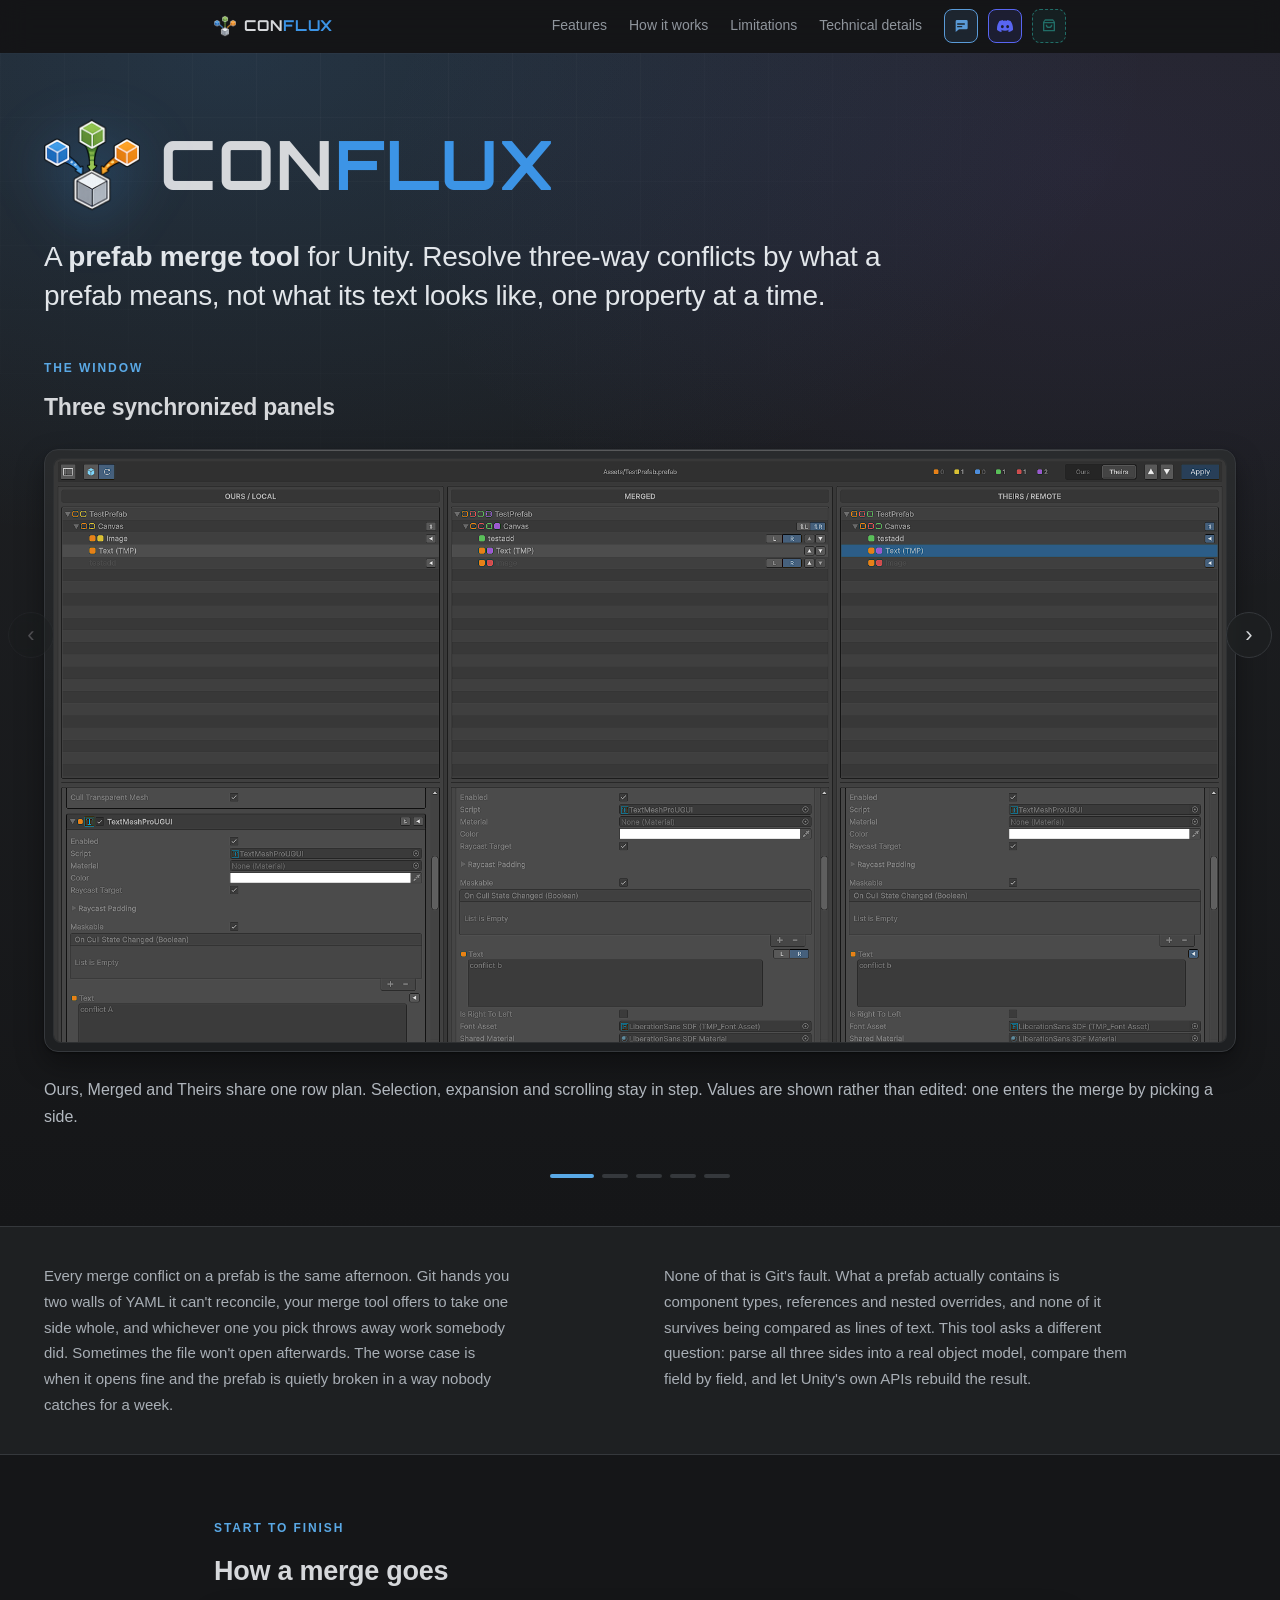
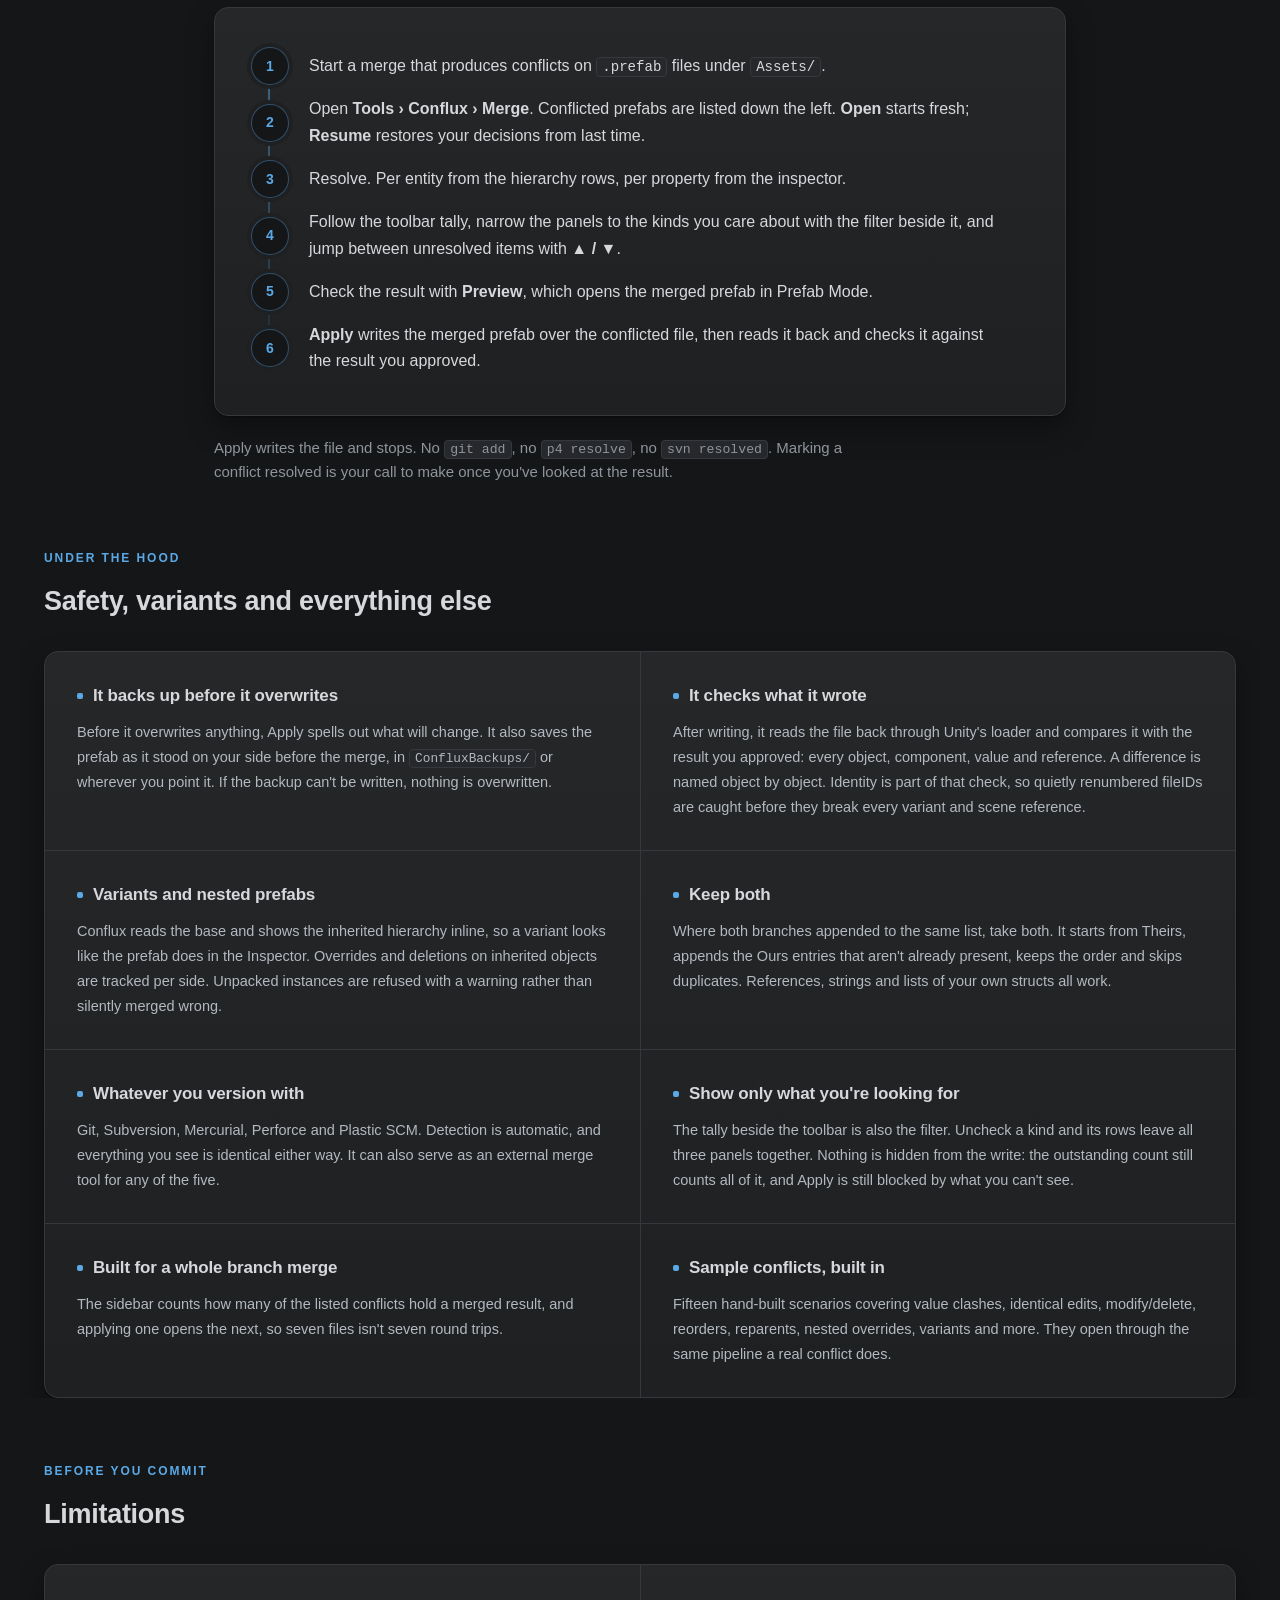
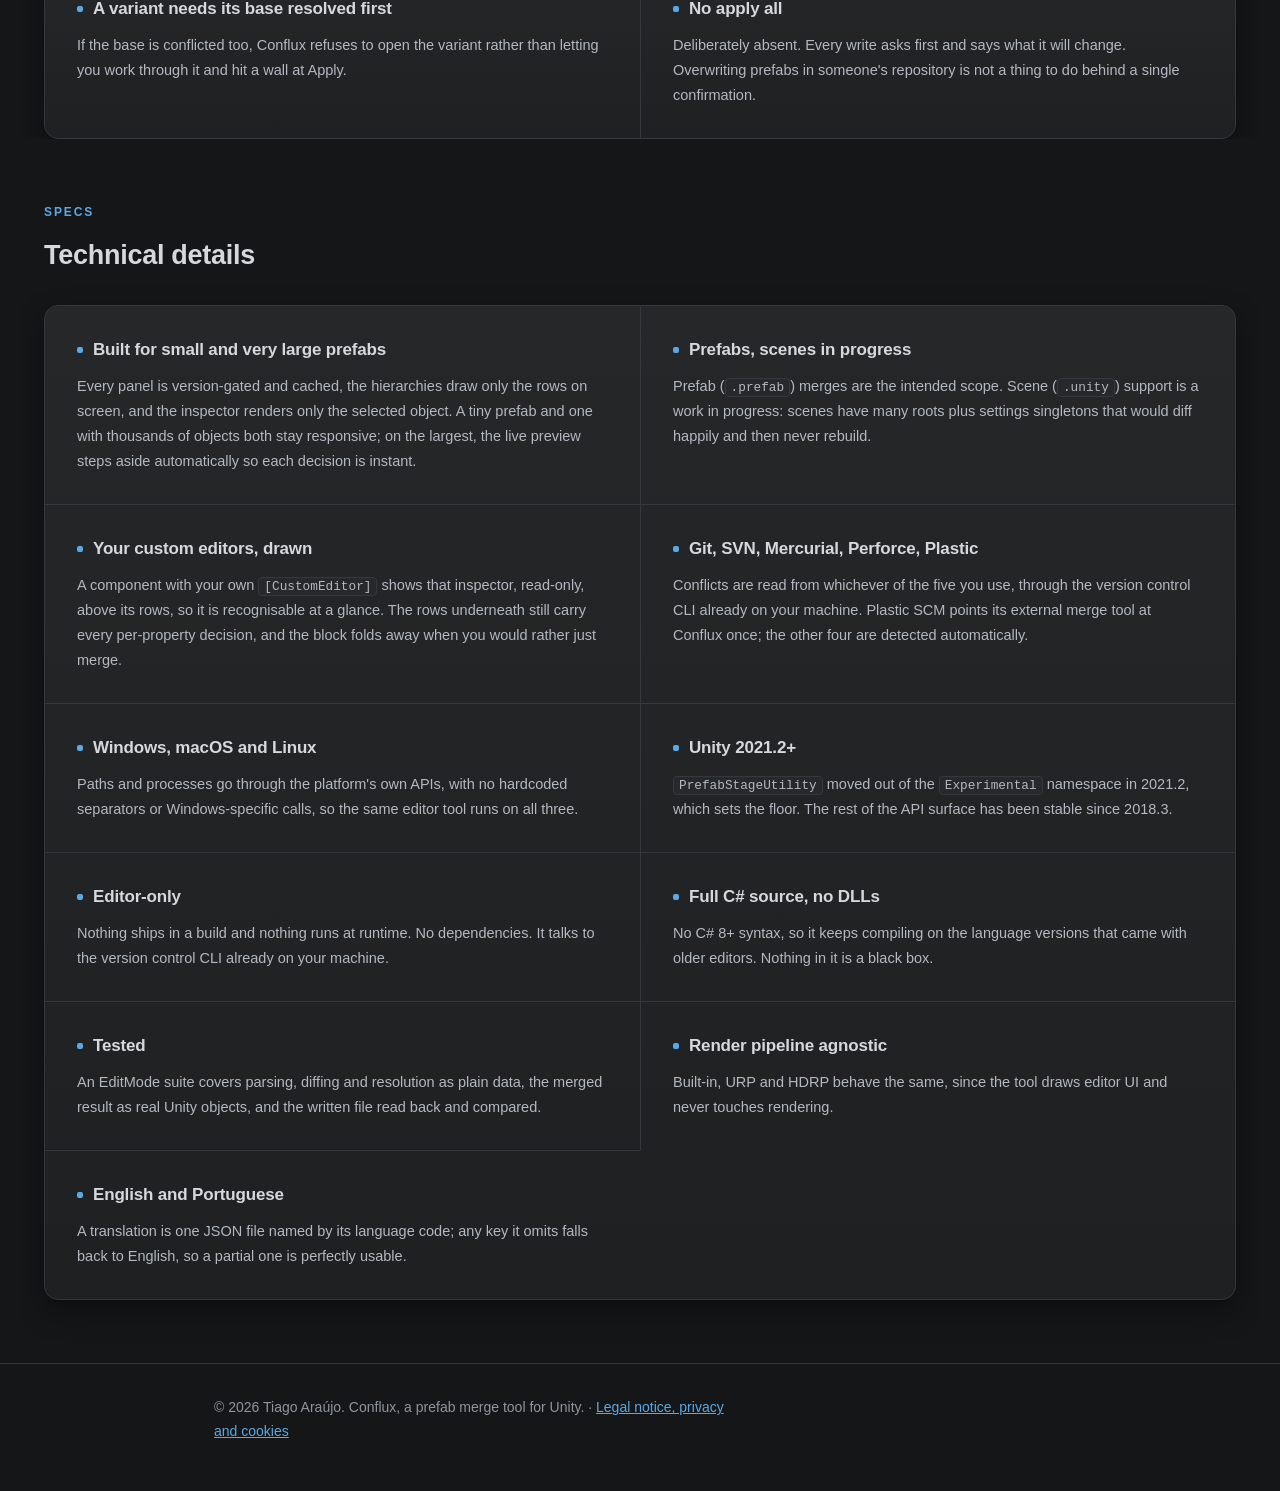
==== index.html @ edd8728a "limitations update" ====
<!DOCTYPE html>
<html lang="en">
<head>
<meta charset="utf-8">
<meta name="viewport" content="width=device-width, initial-scale=1">
<title>Conflux, a prefab merge tool for Unity</title>
<meta name="description" content="Conflux is a prefab merge tool for Unity. Three-way prefab conflicts resolved per property, in three synchronized panels, against a live merged preview.">

<meta property="og:type" content="website">
<meta property="og:title" content="Conflux, a prefab merge tool for Unity">
<meta property="og:description" content="Three-way prefab conflicts resolved per property, in three synchronized panels, against a merged preview you can open in Prefab Mode.">
<meta property="og:url" content="https://confluxmerge.com/">
<meta property="og:image" content="store/social-1200x630.png">
<meta property="og:image:width" content="1200">
<meta property="og:image:height" content="630">
<meta name="twitter:card" content="summary_large_image">

<link rel="icon" href="store/icon-160x160.png">
<link rel="apple-touch-icon" href="store/icon-160x160.png">

<link rel="stylesheet" href="style.css?v=9">
</head>
<body>

<nav class="topnav">
  <div class="wrap">
    <span class="brand"><img src="store/icon-200x200-transparent.png" alt=""><span class="name">Con<span class="flux">flux</span></span></span>
    <a href="#features">Features</a>
    <a href="#how">How it works</a>
    <a href="#limitations">Limitations</a>
    <a href="#technical">Technical details</a>
    <div class="social-links nav-social">
      <a href="https://discussions.unity.com/t/conflux-prefab-merge-tool-for-unity/1733311" title="Unity Forum thread" aria-label="Unity Forum thread" class="social-link is-unity">
        <img class="ico" src="icons/forum.svg" alt="" aria-hidden="true">
      </a>
      <a href="https://discord.gg/S6cZCu6yu" title="Discord" aria-label="Discord" class="social-link is-discord">
        <img class="ico" src="icons/discord.svg" alt="" aria-hidden="true">
      </a>
      <!-- Swap href to the listing URL once it's live and drop the is-soon class. -->
      <a href="https://discussions.unity.com/t/conflux-prefab-merge-tool-for-unity/1733311" title="Asset Store listing coming soon" aria-label="Asset Store listing coming soon" class="social-link is-store is-soon">
        <img class="ico" src="icons/store.svg" alt="" aria-hidden="true">
      </a>
    </div>
  </div>
</nav>

<header class="hero" id="features">
  <div class="shell hero-intro">
    <h1 class="wordmark"><img src="store/icon-200x200-transparent.png" alt=""><span class="name">Con<span class="flux">flux</span></span></h1>
    <p class="lede">
      A <strong>prefab merge tool</strong> for Unity. Resolve three-way conflicts
      by what a prefab means, not what its text looks like, one property at a time.
    </p>
  </div>

  <div class="carousel-section">
    <div class="carousel-viewport">
      <button class="carousel-arrow carousel-arrow--prev" data-dir="-1" type="button" aria-label="Previous feature">&#x2039;</button>

      <div class="carousel" tabindex="0" role="group" aria-label="Feature screenshots, scrollable">

        <article class="slide">
          <header class="slide-head">
            <span class="eyebrow">The window</span>
            <h3>Three synchronized panels</h3>
          </header>
          <figure class="slide-shot">
            <a class="zoom" href="shots/window.png">
              <span class="frame scrolls">
                <img src="shots/window.png" alt="The three-panel Conflux window with a real prefab conflict open">
              </span>
            </a>
          </figure>
          <p class="slide-caption">
            Ours, Merged and Theirs share one row plan. Selection, expansion
            and scrolling stay in step. Values are shown rather than edited:
            one enters the merge by picking a side.
          </p>
        </article>

        <article class="slide">
          <header class="slide-head">
            <span class="eyebrow">The diff</span>
            <h3>Semantic three-way diff</h3>
          </header>
          <figure class="slide-shot">
            <a class="zoom" href="shots/markers.png">
              <span class="frame scrolls">
                <img src="shots/markers.png" alt="Status markers on hierarchy rows across all three panels, with the toolbar tally above them">
              </span>
            </a>
          </figure>
          <p class="slide-caption">
            Every GameObject, component and property is classified against the common
            ancestor: added, removed, changed on one side, changed the same way on both, or a
            real clash. Only the clashes need your input. The rest merge on their own.
          </p>
        </article>

        <article class="slide">
          <header class="slide-head">
            <span class="eyebrow">The pickers</span>
            <h3>As coarse or as fine as you want</h3>
          </header>
          <figure class="slide-shot">
            <a class="zoom" href="shots/pickers.png">
              <span class="frame scrolls">
                <img src="shots/pickers.png" alt="Inspector rows showing each side's value and the picker that chooses between them">
              </span>
            </a>
          </figure>
          <p class="slide-caption">
            One arrow takes a whole GameObject or component from one side; every diffing row
            also carries its own picker. Narrower wins over wider, so a property refined after
            taking a branch keeps its refinement. Each picker fills like a progress bar as its
            scope settles.
          </p>
        </article>

        <article class="slide">
          <header class="slide-head">
            <span class="eyebrow">The preview</span>
            <h3>A merged preview you can open</h3>
          </header>
          <figure class="slide-shot">
            <a class="zoom" href="shots/prefab-mode.png">
              <span class="frame scrolls">
                <img src="shots/prefab-mode.png" alt="The merged prefab open in Unity's Prefab Mode below the Conflux window">
              </span>
            </a>
          </figure>
          <p class="slide-caption">
            The merged result is rebuilt after every decision and opens in Unity's Prefab Mode.
            It is the actual prefab, built by the same APIs that will write it when you hit Apply.
            It refreshes as you decide, and you can frame the part you care about and watch it settle.
          </p>
        </article>

        <article class="slide">
          <header class="slide-head">
            <span class="eyebrow">Structure</span>
            <h3>Structure gets its own decisions</h3>
          </header>
          <figure class="slide-shot">
            <a class="zoom" href="shots/structure.png">
              <span class="frame scrolls">
                <img src="shots/structure.png" alt="Order, reparent and manual arrange controls on the Merged panel">
              </span>
            </a>
          </figure>
          <p class="slide-caption">
            Sibling order, component order and reparenting are tracked apart from values, so a
            reorder on one branch and an edit on the other can both survive. When neither side's
            order is what you want, arrange it yourself in the Merged panel.
          </p>
        </article>

      </div>

      <button class="carousel-arrow carousel-arrow--next" data-dir="1" type="button" aria-label="Next feature">&#x203A;</button>
    </div>

    <div class="dots" role="tablist" aria-label="Choose a feature"></div>
  </div>
</header>

<section class="motivation-band reveal">
  <div class="shell motivation-grid">
    <div>
      <p>
        Every merge conflict on a prefab is the same afternoon. Git hands you two walls of YAML it
        can't reconcile, your merge tool offers to take one side whole, and whichever one you pick
        throws away work somebody did. Sometimes the file won't open afterwards. The worse case is
        when it opens fine and the prefab is quietly broken in a way nobody catches for a week.
      </p>
    </div>
    <div>
      <p>
        None of that is Git's fault. What a prefab actually contains is component types, references
        and nested overrides, and none of it survives being compared as lines of text. This tool asks
        a different question: parse all three sides into a real object model, compare them field by
        field, and let Unity's own APIs rebuild the result.
      </p>
    </div>
  </div>
</section>

<main>

<section class="wrap block reveal" id="how">
  <span class="eyebrow">Start to finish</span>
  <h2>How a merge goes</h2>
  <div class="steps-panel">
  <ol class="steps">
    <li><span class="step-body">Start a merge that produces conflicts on <code>.prefab</code> files under <code>Assets/</code>.</span></li>
    <li><span class="step-body">Open <strong>Tools &#x203A; Conflux &#x203A; Merge</strong>. Conflicted prefabs are listed down the left. <strong>Open</strong> starts fresh; <strong>Resume</strong> restores your decisions from last time.</span></li>
    <li><span class="step-body">Resolve. Per entity from the hierarchy rows, per property from the inspector.</span></li>
    <li><span class="step-body">Follow the toolbar tally, narrow the panels to the kinds you care about with the filter beside it, and jump between unresolved items with <strong>&#x25B2; / &#x25BC;</strong>.</span></li>
    <li><span class="step-body">Check the result with <strong>Preview</strong>, which opens the merged prefab in Prefab Mode.</span></li>
    <li><span class="step-body"><strong>Apply</strong> writes the merged prefab over the conflicted file, then reads it back and checks it against the result you approved.</span></li>
  </ol>
  </div>
  <p class="note steps-note">
    Apply writes the file and stops. No <code>git add</code>, no <code>p4 resolve</code>, no
    <code>svn resolved</code>. Marking a conflict resolved is your call to make once you've looked
    at the result.
  </p>
</section>

<section class="details reveal" id="details">
  <div class="details-head">
    <span class="eyebrow">Under the hood</span>
    <h2>Safety, variants and everything else</h2>
  </div>
  <div class="details-grid">
  <div>
    <h3>It backs up before it overwrites</h3>
    <p>
      Before it overwrites anything, Apply spells out what will change. It also saves
      the prefab as it stood on your side before the merge, in
      <code>ConfluxBackups/</code> or wherever you point it. If the backup can't be
      written, nothing is overwritten.
    </p>
  </div>
  <div>
    <h3>It checks what it wrote</h3>
    <p>
      After writing, it reads the file back through Unity's loader and compares it with
      the result you approved: every object, component, value and reference. A difference
      is named object by object. Identity is part of that check, so quietly renumbered
      fileIDs are caught before they break every variant and scene reference.
    </p>
  </div>
  <div>
    <h3>Variants and nested prefabs</h3>
    <p>
      Conflux reads the base and shows the inherited hierarchy inline, so a variant looks
      like the prefab does in the Inspector. Overrides and deletions on inherited objects
      are tracked per side. Unpacked instances are refused with a warning rather than
      silently merged wrong.
    </p>
  </div>
  <div>
    <h3>Keep both</h3>
    <p>
      Where both branches appended to the same list, take both. It starts from Theirs,
      appends the Ours entries that aren't already present, keeps the order and skips
      duplicates. References, strings and lists of your own structs all work.
    </p>
  </div>
  <div>
    <h3>Whatever you version with</h3>
    <p>
      Git, Subversion, Mercurial, Perforce and Plastic SCM. Detection is automatic, and
      everything you see is identical either way. It can also serve as an external merge
      tool for any of the five.
    </p>
  </div>
  <div>
    <h3>Show only what you're looking for</h3>
    <p>
      The tally beside the toolbar is also the filter. Uncheck a kind and its rows leave
      all three panels together. Nothing is hidden from the write: the outstanding count
      still counts all of it, and Apply is still blocked by what you can't see.
    </p>
  </div>
  <div>
    <h3>Built for a whole branch merge</h3>
    <p>
      The sidebar counts how many of the listed conflicts hold a merged result, and
      applying one opens the next, so seven files isn't seven round trips.
    </p>
  </div>
  <div>
    <h3>Sample conflicts, built in</h3>
    <p>
      Fifteen hand-built scenarios covering value clashes, identical edits, modify/delete,
      reorders, reparents, nested overrides, variants and more. They open through the same
      pipeline a real conflict does.
    </p>
  </div>
  </div>
</section>

<section class="details reveal" id="limitations">
  <div class="details-head">
    <span class="eyebrow">Before you commit</span>
    <h2>Limitations</h2>
  </div>
  <div class="details-grid">
  <div>
    <h3>A variant needs its base resolved first</h3>
    <p>If the base is conflicted too, Conflux refuses to open the variant rather than letting you work through it and hit a wall at Apply.</p>
  </div>
  <div>
    <h3>No apply all</h3>
    <p>Deliberately absent. Every write asks first and says what it will change. Overwriting prefabs in someone's repository is not a thing to do behind a single confirmation.</p>
  </div>
  </div>
</section>

<section class="details reveal" id="technical">
  <div class="details-head">
    <span class="eyebrow">Specs</span>
    <h2>Technical details</h2>
  </div>
  <div class="details-grid">
  <div>
    <h3>Built for small and very large prefabs</h3>
    <p>Every panel is version-gated and cached, the hierarchies draw only the rows on screen, and the inspector renders only the selected object. A tiny prefab and one with thousands of objects both stay responsive; on the largest, the live preview steps aside automatically so each decision is instant.</p>
  </div>
  <div>
    <h3>Prefabs, scenes in progress</h3>
    <p>Prefab (<code>.prefab</code>) merges are the intended scope. Scene (<code>.unity</code>) support is a work in progress: scenes have many roots plus settings singletons that would diff happily and then never rebuild.</p>
  </div>
  <div>
    <h3>Your custom editors, drawn</h3>
    <p>A component with your own <code>[CustomEditor]</code> shows that inspector, read-only, above its rows, so it is recognisable at a glance. The rows underneath still carry every per-property decision, and the block folds away when you would rather just merge.</p>
  </div>
  <div>
    <h3>Git, SVN, Mercurial, Perforce, Plastic</h3>
    <p>Conflicts are read from whichever of the five you use, through the version control CLI already on your machine. Plastic SCM points its external merge tool at Conflux once; the other four are detected automatically.</p>
  </div>
  <div>
    <h3>Windows, macOS and Linux</h3>
    <p>Paths and processes go through the platform's own APIs, with no hardcoded separators or Windows-specific calls, so the same editor tool runs on all three.</p>
  </div>
  <div>
    <h3>Unity 2021.2+</h3>
    <p><code>PrefabStageUtility</code> moved out of the <code>Experimental</code> namespace in 2021.2, which sets the floor. The rest of the API surface has been stable since 2018.3.</p>
  </div>
  <div>
    <h3>Editor-only</h3>
    <p>Nothing ships in a build and nothing runs at runtime. No dependencies. It talks to the version control CLI already on your machine.</p>
  </div>
  <div>
    <h3>Full C# source, no DLLs</h3>
    <p>No C# 8+ syntax, so it keeps compiling on the language versions that came with older editors. Nothing in it is a black box.</p>
  </div>
  <div>
    <h3>Tested</h3>
    <p>An EditMode suite covers parsing, diffing and resolution as plain data, the merged result as real Unity objects, and the written file read back and compared.</p>
  </div>
  <div>
    <h3>Render pipeline agnostic</h3>
    <p>Built-in, URP and HDRP behave the same, since the tool draws editor UI and never touches rendering.</p>
  </div>
  <div>
    <h3>English and Portuguese</h3>
    <p>A translation is one JSON file named by its language code; any key it omits falls back to English, so a partial one is perfectly usable.</p>
  </div>
  </div>
</section>

</main>

<footer>
  <div class="wrap">
    <p>&copy; 2026 Tiago Ara&uacute;jo. Conflux, a prefab merge tool for Unity. &middot; <a href="legal.html">Legal notice, privacy and cookies</a></p>
  </div>
</footer>

<div id="lightbox" class="lightbox" hidden>
  <img alt="">
  <p class="lightbox-hint">Click anywhere or press Esc to close</p>
</div>

<script>
(function () {
  var box = document.getElementById('lightbox');
  var full = box.querySelector('img');

  function open(href, alt) {
    full.src = href;
    full.alt = alt || '';
    box.hidden = false;
    document.body.style.overflow = 'hidden';
  }

  function close() {
    box.hidden = true;
    full.removeAttribute('src');
    document.body.style.overflow = '';
  }

  document.querySelectorAll('a.zoom').forEach(function (link) {
    link.addEventListener('click', function (e) {
      if (e.metaKey || e.ctrlKey || e.shiftKey || e.button !== 0) return;

      e.preventDefault();
      var img = link.querySelector('img');
      open(link.getAttribute('href'), img ? img.alt : '');
    });
  });

  box.addEventListener('click', close);
  document.addEventListener('keydown', function (e) {
    if (e.key === 'Escape' && !box.hidden) close();
  });
})();

(function () {
  var motionOk = !window.matchMedia
    || !window.matchMedia('(prefers-reduced-motion: reduce)').matches;
  var items = document.querySelectorAll('.reveal');

  function revealAll() {
    items.forEach(function (el) { el.classList.add('shown'); });
  }

  if (!motionOk || !('IntersectionObserver' in window) || !items.length) {
    revealAll();
  } else {
    document.documentElement.classList.add('js-reveal');

    var seen = new IntersectionObserver(function (entries) {
      entries.forEach(function (entry) {
        if (!entry.isIntersecting) return;

        entry.target.classList.add('shown');
        seen.unobserve(entry.target);
      });
    }, { rootMargin: '0px 0px -12% 0px', threshold: 0.06 });

    items.forEach(function (el) { seen.observe(el); });

    window.setTimeout(function () {
      var missed = document.querySelectorAll('.reveal:not(.shown)');

      if (missed.length === items.length) revealAll();
    }, 1200);
  }

  /*
    In-page navigation, driven from script rather than left to the browser's own anchor jump.
    Safari does not reliably honour a plain #hash click when scroll-behavior is smooth, and would
    sometimes not move at all; scrollIntoView works the same everywhere. The scroll-margin-top in
    the stylesheet is what keeps the heading clear of the sticky bar.
  */
  document.querySelectorAll('.topnav a[href^="#"]').forEach(function (link) {
    link.addEventListener('click', function (e) {
      var target = document.getElementById(link.getAttribute('href').slice(1));

      if (!target) return;

      e.preventDefault();
      target.scrollIntoView({ behavior: 'smooth', block: 'start' });
      history.pushState(null, '', link.getAttribute('href'));
    });
  });

  var nav = document.querySelector('.topnav');
  var ticking = false;

  function mark() {
    nav.classList.toggle('scrolled', window.scrollY > 8);
    ticking = false;
  }

  window.addEventListener('scroll', function () {
    if (ticking) return;

    ticking = true;
    window.requestAnimationFrame(mark);
  }, { passive: true });

  mark();
})();

(function () {
  var track = document.querySelector('.carousel');

  if (!track) return;

  var slides = Array.prototype.slice.call(track.querySelectorAll('.slide'));
  var dotsBox = document.querySelector('.dots');
  var arrows = Array.prototype.slice.call(document.querySelectorAll('.carousel-arrow'));

  if (slides.length < 2) return;

  function currentIndex() {
    var best = 0;
    var shortest = Infinity;

    slides.forEach(function (slide, i) {
      var distance = Math.abs(slide.offsetLeft - slides[0].offsetLeft - track.scrollLeft);

      if (distance < shortest) {
        shortest = distance;
        best = i;
      }
    });

    return best;
  }

  function goTo(i) {
    var clamped = Math.max(0, Math.min(slides.length - 1, i));

    track.scrollTo({
      left: slides[clamped].offsetLeft - slides[0].offsetLeft,
      behavior: 'smooth'
    });
  }

  var dots = slides.map(function (slide, i) {
    var dot = document.createElement('button');

    dot.className = 'dot';
    dot.type = 'button';
    dot.setAttribute('role', 'tab');
    dot.setAttribute('aria-label', 'Feature ' + (i + 1) + ' of ' + slides.length);
    dot.addEventListener('click', function () { goTo(i); });
    dotsBox.appendChild(dot);

    return dot;
  });

  arrows.forEach(function (button) {
    button.addEventListener('click', function () {
      goTo(currentIndex() + Number(button.dataset.dir));
    });
  });

  track.addEventListener('keydown', function (e) {
    if (e.key !== 'ArrowRight' && e.key !== 'ArrowLeft') return;

    e.preventDefault();
    goTo(currentIndex() + (e.key === 'ArrowRight' ? 1 : -1));
  });

  function sync() {
    var i = currentIndex();

    dots.forEach(function (dot, at) {
      dot.setAttribute('aria-selected', at === i ? 'true' : 'false');
    });

    arrows[0].disabled = i === 0;
    arrows[1].disabled = i === slides.length - 1;
  }

  var pending = false;

  track.addEventListener('scroll', function () {
    if (pending) return;

    pending = true;
    window.requestAnimationFrame(function () {
      pending = false;
      sync();
    });
  }, { passive: true });

  window.addEventListener('resize', sync);
  sync();
})();
</script>

</body>
</html>
---- style.css ----
:root {
  --bg: #151618;
  --surface: #1e2022;
  --surface-2: #26282b;
  --line: #35383c;
  --line-soft: rgba(255, 255, 255, 0.07);
  --text: #d6d8db;
  --muted: #8f959c;
  --accent: #5aa9e6;
  /* Sampled from the FLUX glyphs in banner.png, so the wordmark on the page and the wordmark
     in the artwork are the same blue rather than nearly the same blue. */
  --logo-blue: #3c94e6;
  --radius: 8px;

  /* Two widths, because prose and screenshots want opposite things. Text stays inside a
     comfortable measure; a three-panel editor window gets as much room as the viewport has,
     since shrinking one to half a column makes its rows unreadable and the shot pointless. */
  --measure: 900px;
  --shell: 1240px;

  /* Depth. A screenshot of a dark editor on a dark page needs to sit ON the page rather than
     be a rectangle cut into it, which is the whole difference between flat and finished. */
  --lift: 0 1px 2px rgba(0, 0, 0, 0.4), 0 12px 28px rgba(0, 0, 0, 0.35);
  --lift-high: 0 2px 4px rgba(0, 0, 0, 0.45), 0 28px 60px rgba(0, 0, 0, 0.5);
  --glow: 0 0 0 1px rgba(90, 169, 230, 0.35), 0 18px 50px rgba(46, 121, 184, 0.22);
}

/* Orbitron, self-hosted. Served from this origin rather than Google Fonts, so the page makes
   no third-party request and no visitor IP reaches anyone else. That is one less thing for a
   privacy policy to explain, and it removes the exposure the German Google Fonts rulings were
   about. SIL Open Font License, so shipping the file with the site is permitted.

   Only the word "Conflux" uses it: it is a display face and unreadable at body sizes. Google
   serves Orbitron as a single latin subset, so one file covers the whole face. */
@font-face {
  font-family: 'Orbitron';
  font-style: normal;
  font-weight: 700;
  font-display: swap;
  src: url('fonts/orbitron-700-latin.woff2') format('woff2');
}

.wordmark,
.topnav .brand {
  font-family: 'Orbitron', 'Eurostile', 'Bank Gothic', sans-serif;
  text-transform: uppercase;
}

/* The logo splits the name across two colours. Mirrored here so the page and the artwork
   read as one mark. "CON" is near-black in the original, which inverts to the light neutral
   on this surface. */
.flux { color: var(--logo-blue); }

/* Both marks are flex containers, so their `gap` sits between every flex item. Left bare,
   "Con" and the coloured span become two items and the icon's gap opens up in the middle of
   the word. This keeps the whole name as one item, with the split handled by inline flow. */
.name { white-space: nowrap; }

* { box-sizing: border-box; }

html { -webkit-text-size-adjust: 100%; scroll-behavior: smooth; }

/* Anchor targets clear the sticky nav rather than landing under it. */
header[id], section[id] { scroll-margin-top: 64px; }

body {
  margin: 0;
  background: var(--bg);
  color: var(--text);
  font: 16px/1.65 -apple-system, BlinkMacSystemFont, "Segoe UI", Roboto, Helvetica, Arial, sans-serif;
}

.wrap {
  max-width: var(--measure);
  margin: 0 auto;
  padding: 0 24px;
}

/* The wide track, for anything that is looked at rather than read. */
.shell {
  max-width: var(--shell);
  margin: 0 auto;
  padding: 0 24px;
}

/*
  Reveal on scroll.

  Gated on a class the script adds to <html> before it hides anything, so the page is visible
  by default and only ever hidden once something is standing by to bring it back. Written the
  other way round, a browser that runs the script but never delivers an observer callback
  leaves the whole page blank, which is exactly what a preview environment here did.
*/
.js-reveal .reveal {
  opacity: 0;
  transform: translate3d(0, 22px, 0);
  transition: opacity 0.75s cubic-bezier(0.22, 0.61, 0.36, 1),
              transform 0.75s cubic-bezier(0.22, 0.61, 0.36, 1);
  will-change: opacity, transform;
}

.js-reveal .reveal.shown { opacity: 1; transform: none; }

/* Sideways motion inside a full-width section would widen the page while it plays. */
.details, .steps-panel { overflow: hidden; }

@media (prefers-reduced-motion: reduce) {
  html { scroll-behavior: auto; }

  .js-reveal .reveal, .js-reveal .reveal.shown { opacity: 1; transform: none; transition: none; }
}

code {
  font-family: ui-monospace, SFMono-Regular, Menlo, Consolas, monospace;
  font-size: 0.88em;
  /* API names have no spaces to break at. Nothing currently overflows even at 320px, but a
     longer identifier in future copy would push the page sideways without this. */
  overflow-wrap: break-word;
  background: var(--surface-2);
  border: 1px solid var(--line);
  border-radius: 4px;
  padding: 1px 5px;
}

a { color: var(--accent); }

/* top nav */

.topnav {
  position: sticky;
  top: 0;
  z-index: 10;
  background: rgba(21, 22, 24, 0.72);
  -webkit-backdrop-filter: blur(14px) saturate(1.2);
  backdrop-filter: blur(14px) saturate(1.2);
  border-bottom: 1px solid transparent;
  transition: background 0.3s ease, border-color 0.3s ease, box-shadow 0.3s ease;
}

/* Transparent over the hero, solid once the page has moved under it. */
.topnav.scrolled {
  background: rgba(21, 22, 24, 0.9);
  border-bottom-color: var(--line);
  box-shadow: 0 8px 24px rgba(0, 0, 0, 0.35);
}

.topnav .wrap {
  display: flex;
  align-items: center;
  gap: 22px;
  height: 52px;
}

.topnav .brand {
  display: flex;
  align-items: center;
  gap: 8px;
  font-size: 15px;
  font-weight: 700;
  letter-spacing: 0.06em;
  margin-right: auto;
}

.topnav .brand img {
  width: 22px;
  height: 22px;
  object-fit: contain;
}

.topnav a {
  color: var(--muted);
  text-decoration: none;
  font-size: 14px;
}

.topnav a:hover { color: var(--text); }

/* The social icons in the nav sit smaller than the ones the hero used to carry, to fit the
   52px bar without crowding it. */
.nav-social { gap: 8px; }
.nav-social .social-link { width: 34px; height: 34px; }
.nav-social .social-link .ico { width: 16px; height: 16px; }

/* call to action */

.hero-actions {
  display: flex;
  align-items: center;
  flex-wrap: wrap;
  gap: 16px;
}

.social-links { display: flex; gap: 10px; }

/*
  One icon per destination, each carrying its own brand colour so the three read as three places
  rather than one repeated button: Unity blue, Discord blurple, Asset Store teal. The colour is
  the icon at rest and floods the whole chip on hover.

  The glyph is an external SVG file referenced as an image rather than markup embedded in the page,
  so the icon set lives on its own. Brand tints are written as plain rgba so no color-mix is needed
  (older Safari has none).
*/
.social-link {
  display: grid;
  place-items: center;
  width: 44px;
  height: 44px;
  border: 1px solid var(--brand);
  border-radius: var(--radius);
  background: var(--brand-wash);
  color: var(--brand);
  transition: color 0.2s ease, background 0.2s ease, transform 0.2s ease, box-shadow 0.2s ease;
}

/* An external SVG file loaded as a plain image, its brand colour baked into the file, so it always
   paints regardless of mask support. */
.social-link .ico {
  width: 18px;
  height: 18px;
  display: block;
}

/* Hover lifts the chip and strengthens its own tint rather than flooding it with the brand colour,
   which would swallow the same-coloured icon. */
.social-link:hover {
  background: var(--brand-hover);
  border-color: var(--brand);
  transform: translateY(-2px);
  box-shadow: 0 8px 20px var(--brand-glow);
}

.social-link.is-unity {
  --brand: #5a9bd8;
  --brand-wash: rgba(90, 155, 216, 0.12);
  --brand-hover: rgba(90, 155, 216, 0.24);
  --brand-glow: rgba(90, 155, 216, 0.35);
}

.social-link.is-discord {
  --brand: #5865f2;
  --brand-wash: rgba(88, 101, 242, 0.12);
  --brand-hover: rgba(88, 101, 242, 0.24);
  --brand-glow: rgba(88, 101, 242, 0.35);
}

.social-link.is-store {
  --brand: #2ec4b6;
  --brand-wash: rgba(46, 196, 182, 0.12);
  --brand-hover: rgba(46, 196, 182, 0.24);
  --brand-glow: rgba(46, 196, 182, 0.35);
}

/* The Asset Store icon until the listing is live: dimmed, with a dashed edge, so it reads as a
   placeholder rather than a working link. */
.social-link.is-soon {
  opacity: 0.5;
  border-style: dashed;
}

.social-link.is-soon:hover { opacity: 0.85; }

.cta, .cta-secondary {
  display: inline-block;
  padding: 11px 22px;
  border-radius: var(--radius);
  font-size: 15px;
  font-weight: 600;
  text-decoration: none;
}

.cta {
  background: linear-gradient(180deg, #6fb6ea, #3c94e6);
  border: 1px solid #74baee;
  color: #0c1c28;
  box-shadow: 0 1px 0 rgba(255, 255, 255, 0.28) inset, 0 10px 24px rgba(60, 148, 230, 0.28);
  transition: transform 0.18s ease, box-shadow 0.18s ease, filter 0.18s ease;
}

.cta:hover {
  filter: brightness(1.07);
  transform: translateY(-1px);
  box-shadow: 0 1px 0 rgba(255, 255, 255, 0.35) inset, 0 14px 30px rgba(60, 148, 230, 0.38);
}

.cta:active { transform: translateY(0); }

.cta-secondary {
  border: 1px solid var(--line);
  background: var(--surface-2);
  color: var(--text);
}

.cta-secondary:hover { border-color: var(--muted); }

.cta-row {
  display: flex;
  flex-wrap: wrap;
  gap: 12px;
  margin: 0;
}

.closing { text-align: left; }

/* hero */

/*
  Lit from behind the wordmark rather than filled with a flat panel colour. Two radial washes
  over a vertical gradient: one accent, one neutral, both wide and weak enough that they read
  as light in the room instead of as a shape on the page.
*/
.hero {
  position: relative;
  overflow-x: clip;
  border-bottom: 1px solid var(--line);
  background:
    radial-gradient(120% 70% at 18% 0%, rgba(60, 148, 230, 0.16), transparent 60%),
    radial-gradient(90% 60% at 85% 10%, rgba(120, 90, 220, 0.10), transparent 62%),
    linear-gradient(180deg, #202225, var(--bg));
  padding: 64px 0 48px;
}

.hero-intro { margin-bottom: 40px; }

/* The grid, at the threshold of visible. It gives the light something to fall on, which is
   most of why a flat dark page reads as flat. */
.hero::before {
  content: "";
  position: absolute;
  inset: 0;
  background-image:
    linear-gradient(rgba(255, 255, 255, 0.028) 1px, transparent 1px),
    linear-gradient(90deg, rgba(255, 255, 255, 0.028) 1px, transparent 1px);
  background-size: 64px 64px;
  mask-image: radial-gradient(80% 60% at 30% 0%, #000, transparent 75%);
  -webkit-mask-image: radial-gradient(80% 60% at 30% 0%, #000, transparent 75%);
  pointer-events: none;
}

.hero .wrap, .hero .shell { position: relative; }

/* Icon plus live text rather than banner.png. The banner's "CON" is near-black on
   transparent, drawn for a white page, and it disappears against this surface; the cube
   artwork carries its own colour and reads on anything. Keeping the name as text also
   leaves the h1 selectable and indexable. */
.hero h1.wordmark {
  display: flex;
  align-items: center;
  gap: 20px;
  margin: 0 0 24px;
  font-size: clamp(40px, 6.4vw, 68px);
  font-weight: 700;
  line-height: 1.02;
  letter-spacing: 0.03em;
}

.hero h1.wordmark img {
  width: clamp(64px, 9vw, 96px);
  height: clamp(64px, 9vw, 96px);
  object-fit: contain;
  flex: none;
  /* The cube is the only saturated thing above the fold, so it carries the light. */
  filter: drop-shadow(0 10px 28px rgba(60, 148, 230, 0.35));
}

.lede {
  margin: 0 0 32px;
  max-width: 54ch;
  font-size: clamp(20px, 2.2vw, 28px);
  line-height: 1.4;
  letter-spacing: -0.01em;
  color: #e2e6ea;
}

/* The motivation callout keeps its own surface, set apart from the plain sections. Its inner
   padding is its own; the gap from its bottom edge to the next heading is the how section's top
   padding, tuned to the same 64px every other section heading gets. */
.motivation-band {
  border-bottom: 1px solid var(--line);
  padding: 36px 0;
  background: var(--surface);
}

.motivation-grid {
  display: grid;
  grid-template-columns: 1fr 1fr;
  gap: 48px;
}

.motivation-grid p {
  margin: 0;
  color: #a8aeb5;
  font-size: 15px;
  line-height: 1.72;
  max-width: 56ch;
}

@media (max-width: 900px) {
  .motivation-grid { grid-template-columns: 1fr; gap: 24px; }
}

.menu-path {
  display: inline-block;
  margin: 0;
  padding: 6px 12px;
  border: 1px solid var(--line);
  border-radius: var(--radius);
  background: var(--surface-2);
  color: var(--muted);
  font-family: ui-monospace, SFMono-Regular, Menlo, Consolas, monospace;
  font-size: 14px;
}

.menu-path span:last-child { color: var(--text); }

/* headings and text */

h2 {
  margin: 0 0 14px;
  font-size: 27px;
  letter-spacing: -0.01em;
}

p { margin: 0 0 16px; max-width: 68ch; }

.note { color: var(--muted); font-size: 15px; }

.steps-note { margin: 20px 0 0; max-width: 78ch; }

/* the feature carousel */

/*
  A horizontal track instead of a column of sections.

  Built on native overflow scrolling with snap points, not on a scroll hijack: a trackpad
  swipe, a touch swipe, the arrow keys, the buttons and a screen reader's own navigation are
  then all the same mechanism, and with the script gone the track is still a scrollable list
  of everything rather than one slide with the rest unreachable.
*/
.carousel-section {
  padding: 0;
}

/* The stage the arrows are pinned to. Relative, so each arrow can sit against the image's own
   edge and ride at its vertical middle rather than in a header above it. */
.carousel-viewport { position: relative; }

/* Fixed at one height for every slide rather than tracking each image's centre: the shots start
   at the same top and only differ in how far down they run, so a moving arrow would jump between
   slides. This sits inside the shorter ones and reads as centred on the taller ones. */
.carousel-arrow {
  position: absolute;
  top: 280px;
  transform: translateY(-50%);
  z-index: 3;
  width: 46px;
  height: 46px;
  border: 1px solid var(--line);
  border-radius: 50%;
  background: rgba(30, 32, 34, 0.82);
  -webkit-backdrop-filter: blur(6px);
  backdrop-filter: blur(6px);
  color: var(--text);
  font-size: 22px;
  line-height: 1;
  cursor: pointer;
  transition: border-color 0.2s ease, background 0.2s ease, color 0.2s ease, opacity 0.2s ease;
}

/* Sat in the page margin beside the shot where there is room, easing onto the image's edge only
   when the window is too narrow to keep them clear of it. The shot itself stays full width. */
.carousel-arrow--prev { left: max(8px, calc((100% - var(--shell)) / 2 - 54px)); }
.carousel-arrow--next { right: max(8px, calc((100% - var(--shell)) / 2 - 54px)); }

.carousel-arrow:hover {
  border-color: rgba(90, 169, 230, 0.6);
  background: rgba(90, 169, 230, 0.9);
  color: #fff;
}

/* Disabled at the ends rather than hidden, so the control does not move under the pointer. */
.carousel-arrow[disabled] { opacity: 0.28; cursor: default; }

/* On a phone the shots are short and the swipe does the paging, so the fixed-height arrows would
   miss the image entirely. Dropped there in favour of the swipe and the dots. */
@media (max-width: 720px) {
  .carousel-arrow { display: none; }
}

.carousel {
  display: flex;
  align-items: flex-start;
  gap: 0;
  overflow-x: auto;
  overscroll-behavior-x: contain;
  scroll-snap-type: x mandatory;
  scroll-behavior: smooth;
  padding: 4px 0 8px;
  scrollbar-width: none;
}

.carousel::-webkit-scrollbar { display: none; }

.carousel:focus-visible { outline: 2px solid var(--accent); outline-offset: 4px; }

/* The slide sits at the page's own width, the same gutter as every other section, so the shot is
   as wide as the panels below it rather than boxed in narrower. */
.slide {
  flex: 0 0 100%;
  scroll-snap-align: start;
  padding: 0 max(24px, calc((100vw - var(--shell)) / 2 + 24px));
  display: flex;
  flex-direction: column;
}

/* The blue label and heading, above the shot. A fixed floor under it keeps the shot starting at
   the same height whether the heading runs one line or two. */
.slide-head { margin: 0 0 22px; min-height: 66px; }
.slide-head h3 { margin: 0; font-size: 23px; letter-spacing: -0.01em; }

/* The grey description, directly under the shot rather than at the foot of a fixed stage, so it
   hugs the image whatever height that image is, and runs the full width of the shot instead of
   stopping short with the rest of the row left empty. */
.slide-caption {
  margin: 24px 0 0;
  max-width: none;
  color: #b3b9c0;
  font-size: 16px;
  line-height: 1.7;
}

/*
  The shot sits at the top of the slide with the caption directly beneath it, so the image is
  never floated in the middle of empty space. It fills the slide width when the capture is large
  enough, and a smaller capture stays at its own size, centred, rather than blown up and blurred.
*/
.slide-shot { margin: 0; }
.slide-shot .frame { display: block; width: fit-content; max-width: 100%; margin: 0 auto; }
.slide-shot .frame img { width: auto; height: auto; max-width: 100%; }

/* The blue progress lines, centred under the whole carousel. */
.dots { display: flex; gap: 8px; justify-content: center; margin-top: 30px; }

.dot {
  width: 26px;
  height: 4px;
  padding: 0;
  border: 0;
  border-radius: 2px;
  background: var(--line);
  cursor: pointer;
  transition: background 0.25s ease, width 0.25s ease;
}

.dot[aria-selected="true"] { width: 44px; background: var(--accent); }

/* The small accent label above a heading. Editorial rhythm, and it gives the eye somewhere to
   land in a page that is otherwise heading, paragraph, heading, paragraph. */
.eyebrow {
  display: block;
  margin: 0 0 10px;
  color: var(--accent);
  font-size: 12px;
  font-weight: 700;
  letter-spacing: 0.16em;
  text-transform: uppercase;
}

.slide-shot, .hero-shot { margin: 0; }

/*
  The frame every screenshot sits in, and the one a video will sit in later: swapping the
  <img> for a <video autoplay muted loop playsinline poster="..."> needs no CSS change, since
  both are styled through the same selector below.

  Built as a padded shell around the media rather than a border on the media itself. The
  padding is what reads as a bezel, and it gives the shot an edge of its own against a page
  that is nearly the same colour as the editor in the shot.
*/
.frame {
  /* A span, so it can live inside the zoom anchor without nesting a block in an inline. */
  display: block;
  position: relative;
  padding: 8px;
  border: 1px solid var(--line);
  border-radius: 14px;
  background: linear-gradient(180deg, rgba(255, 255, 255, 0.05), rgba(255, 255, 255, 0) 55%),
              var(--surface);
  box-shadow: var(--lift);
  transition: box-shadow 0.35s ease, border-color 0.35s ease, transform 0.35s ease;
}

/* The hairline along the top edge, which is what makes it read as lit from above. */
.frame::before {
  content: "";
  position: absolute;
  inset: 0 0 auto;
  height: 1px;
  border-radius: 14px 14px 0 0;
  background: linear-gradient(90deg,
    transparent, rgba(255, 255, 255, 0.22) 20%, rgba(255, 255, 255, 0.22) 80%, transparent);
}

.frame img,
.frame video,
.placeholder {
  display: block;
  width: 100%;
  border: 1px solid var(--line-soft);
  border-radius: 8px;
  background: var(--surface);
}

a.zoom:hover .frame,
.frame:hover {
  border-color: rgba(90, 169, 230, 0.45);
  box-shadow: var(--lift-high);
  transform: translateY(-2px);
}

/* The lead shot under the hero: the one image doing the persuading, so it gets the room. */
.hero-shot {
  margin: 36px auto 0;
  max-width: var(--shell);
}

.hero-shot .frame { padding: 10px; border-radius: 16px; }

.hero-shot figcaption { text-align: center; }

.placeholder {
  aspect-ratio: 16 / 10;
  display: grid;
  place-items: center;
  color: var(--muted);
  font-size: 12px;
  letter-spacing: 0.12em;
  text-transform: uppercase;
  background-image: repeating-linear-gradient(
    45deg,
    transparent 0 10px,
    rgba(255, 255, 255, 0.02) 10px 20px
  );
}

figcaption {
  margin-top: 10px;
  color: var(--muted);
  font-size: 13.5px;
}

/* zoom */

a.zoom {
  display: block;
  cursor: zoom-in;
  line-height: 0;
}

a.zoom:hover img { border-color: var(--accent); }

.frame img, .frame video { transition: border-color 0.12s ease; }

.lightbox {
  position: fixed;
  inset: 0;
  z-index: 100;
  display: flex;
  align-items: center;
  justify-content: center;
  padding: 28px;
  background: rgba(10, 11, 12, 0.94);
  cursor: zoom-out;
}

.lightbox[hidden] { display: none; }

/* Capped at natural size: these are screenshots, and stretching one past 1:1 only makes the
   text softer than it was in the editor. */
.lightbox img {
  max-width: 100%;
  max-height: 100%;
  width: auto;
  border: 1px solid var(--line);
  border-radius: 6px;
}

.lightbox-hint {
  position: absolute;
  bottom: 14px;
  margin: 0;
  color: var(--muted);
  font-size: 13px;
}

/* text-only feature pair */

/*
  One panel, ruled into cells, rather than a dozen free-floating boxes.

  These were rounded cards with their own borders and hover lifts, six pairs of them running
  down the page, and a stack of small containers reads as leftovers from six different layouts.
  A single bordered surface with hairlines between the cells says the whole set is one thing,
  which is what it is: everything the tool does that has no screenshot to show for it.
*/
/* Padded on top only, like every content section, so the gap above each heading is the same 64px
   whether the section before it is a plain one or the coloured motivation band (whose own bottom
   padding sits inside its colour and so does not add to the gap). */
.details {
  max-width: var(--shell);
  margin: 0 auto;
  padding: 64px 24px 0;
}

/* The last section still needs room before the footer. */
.details:last-of-type { padding-bottom: 64px; }

.details-head { margin: 0 0 28px; }

.details-head h2 { margin: 0; }

.details-grid {
  display: grid;
  grid-template-columns: 1fr 1fr;
  border: 1px solid var(--line);
  border-radius: 14px;
  background: linear-gradient(180deg, rgba(255, 255, 255, 0.03), rgba(255, 255, 255, 0)),
              var(--surface);
  box-shadow: var(--lift);
  overflow: hidden;
}

.details-grid > div {
  padding: 30px 32px;
  /* Hairlines on two edges only, so neighbouring cells share one line rather than doubling it,
     and the panel's own border is never drawn over from the inside. */
  border-top: 1px solid var(--line);
  border-left: 1px solid var(--line);
  transition: background 0.3s ease;
}

.details-grid > div:nth-child(-n + 2) { border-top: 0; }
.details-grid > div:nth-child(odd) { border-left: 0; }

.details-grid > div:hover { background: rgba(90, 169, 230, 0.045); }

.details-grid h3 {
  margin: 0 0 10px;
  font-size: 17px;
  letter-spacing: -0.01em;
}

/* The accent tick that turns a heading into an entry in a list of capabilities. */
.details-grid h3::before {
  content: "";
  display: inline-block;
  width: 6px;
  height: 6px;
  margin-right: 10px;
  border-radius: 2px;
  background: var(--accent);
  vertical-align: 2px;
}

.details-grid p { margin: 0 0 12px; color: #b3b9c0; font-size: 14.5px; line-height: 1.72; }

.details-grid p:last-child { margin-bottom: 0; }

@media (max-width: 820px) {
  .details-grid { grid-template-columns: 1fr; }
  .details-grid > div { border-left: 0; padding: 24px; }
  .details-grid > div:nth-child(2) { border-top: 1px solid var(--line); }
}

/* plain blocks */

.block {
  padding-top: 64px;
  padding-bottom: 0;
}

.block + .block { border-top: 1px solid var(--line); }

.plain, .limits { margin: 0 0 16px; padding-left: 22px; }
.plain li { margin-bottom: 10px; max-width: 70ch; }

/*
  A numbered sequence, not a bulleted list.

  This was a bare <ol> with browser numerals against the page background, which next to framed
  screenshots and a ruled panel read as the one part nobody had got to yet. The steps are a
  route through the tool, so they are drawn as one: a rail down the left, a numeral on it per
  step, and the whole thing on a surface of its own.
*/
.steps-panel {
  max-width: var(--shell);
  margin: 0 auto;
  padding: 34px 36px;
  border: 1px solid var(--line);
  border-radius: 14px;
  background: linear-gradient(180deg, rgba(255, 255, 255, 0.03), rgba(255, 255, 255, 0)),
              var(--surface);
  box-shadow: var(--lift);
}

.steps {
  position: relative;
  margin: 0;
  padding: 0 0 0 58px;
  list-style: none;
  counter-reset: step;
}

/* The rail, running between the first and last numerals rather than past them. */
.steps::before {
  content: "";
  position: absolute;
  left: 17px;
  top: 13px;
  bottom: 26px;
  width: 2px;
  background: linear-gradient(180deg, var(--accent), rgba(90, 169, 230, 0.15));
  opacity: 0.5;
}

/* One rhythm for every step, whatever the line count. Left to shrink to their text, the one-line
   steps sat tight against the next numeral and the two-line ones spread out, so the numbers
   alternated close, far, close, and read as pairs rather than a single even run. A common minimum
   height evens the numerals out and lines the rail's segments up, while the text keeps its normal
   inline flow (flex here scattered the words into separate columns). */
.steps li {
  position: relative;
  display: flex;
  align-items: center;
  min-height: 48px;
  padding: 6px 0;
  margin: 0;
  max-width: 78ch;
  counter-increment: step;
}

/* The text kept as one block so the flex row has a single child: flexing the bare list item
   turned every word and bold run into its own column. */
.steps li .step-body { display: block; }

.steps li::before {
  content: counter(step);
  position: absolute;
  left: -58px;
  top: 50%;
  transform: translateY(-50%);
  display: grid;
  place-items: center;
  width: 36px;
  height: 36px;
  border: 1px solid rgba(90, 169, 230, 0.4);
  border-radius: 50%;
  background: var(--bg);
  box-shadow: 0 0 0 4px var(--surface);
  color: var(--accent);
  font-size: 14px;
  font-weight: 700;
  font-variant-numeric: tabular-nums;
}

@media (max-width: 720px) {
  .steps-panel { padding: 24px 20px; }
  .steps { padding-left: 46px; }
  .steps li::before { left: -46px; width: 30px; height: 30px; font-size: 13px; }
  .steps::before { left: 14px; }
}

.limits { list-style: none; padding-left: 0; }

.limits li {
  margin-bottom: 10px;
  padding: 14px 16px;
  max-width: 78ch;
  border: 1px solid var(--line);
  border-radius: var(--radius);
  background: var(--surface);
  font-size: 15px;
  color: #bfc4ca;
}

.limits strong { color: var(--text); }

/* Sits above the buy button, so the one thing a visitor could reasonably get wrong about this
   site (that it sells you the asset) is answered before they click rather than afterwards. */
.purchase-note {
  max-width: 62ch;
  margin: 0 0 18px;
}

/* legal notice */

.legal h1 {
  margin: 0 0 8px;
  font-size: 30px;
  letter-spacing: -0.01em;
}

.legal h2 {
  margin: 34px 0 12px;
  font-size: 20px;
}

.legal p { max-width: 72ch; }

.legal-table {
  margin: 22px 0 8px;
  border-collapse: collapse;
  font-size: 15px;
}

.legal-table th,
.legal-table td {
  padding: 9px 18px 9px 0;
  text-align: left;
  vertical-align: top;
  border-bottom: 1px solid var(--line);
}

.legal-table th {
  font-weight: 600;
  color: var(--muted);
  white-space: nowrap;
}

/* Unfilled fields are deliberately loud. This page is worse than useless if it ships saying
   [YOUR NIF], and a bracketed string in body colour is exactly the kind of thing that survives
   to launch unnoticed. Delete this rule once nothing uses it. */
.todo {
  padding: 1px 7px;
  border: 1px dashed #b4622f;
  border-radius: 4px;
  background: rgba(224, 139, 58, 0.12);
  color: #e8a765;
  font-size: 0.94em;
}

/* footer */

footer {
  border-top: 1px solid var(--line);
  padding: 32px 0 48px;
  color: var(--muted);
  font-size: 14px;
}

footer p { margin: 0; }

@media (max-width: 720px) {
  .hero { padding: 56px 0 44px; }
  .hero h1.wordmark { gap: 12px; letter-spacing: 0.03em; }

  /* Only the side gutters narrow on a phone. The shorthand form here reset padding-top to 0 as
     well, and since this block sits after .block in the source it was silently wiping the
     section's own top padding and gluing every heading to whatever sat above it. */
  .shell, .wrap { padding-left: 16px; padding-right: 16px; }
  .frame { padding: 5px; border-radius: 10px; }

  /* A screenshot narrower than about 700px is a picture of a window rather than something you
     can read, so on a phone it scrolls sideways inside its own frame at a usable width instead
     of being squeezed to nothing. The frame is what scrolls, never the page. */
  .frame.scrolls {
    overflow-x: auto;
    -webkit-overflow-scrolling: touch;
  }

  .frame.scrolls img { width: auto; max-width: none; height: auto; min-width: 680px; }

  /* The carousel shots stay scaled to the slide instead of scrolling inside their frame: they
     have a tap-to-zoom already, so on a phone they read as a thumbnail you open rather than a
     window you drag. Overrides the scroll rule above for the carousel only. The fixed desktop
     stage height is dropped so a phone gives each shot only the room it needs. */
  .slide-shot { height: auto; margin-bottom: 28px; }
  .slide-shot .frame.scrolls { overflow: visible; }
  .slide-shot .frame.scrolls img { width: 100%; min-width: 0; max-width: 100%; max-height: none; height: auto; }

  .topnav .wrap { gap: 14px; font-size: 14px; }
  .topnav .wrap > a { display: none; }
}
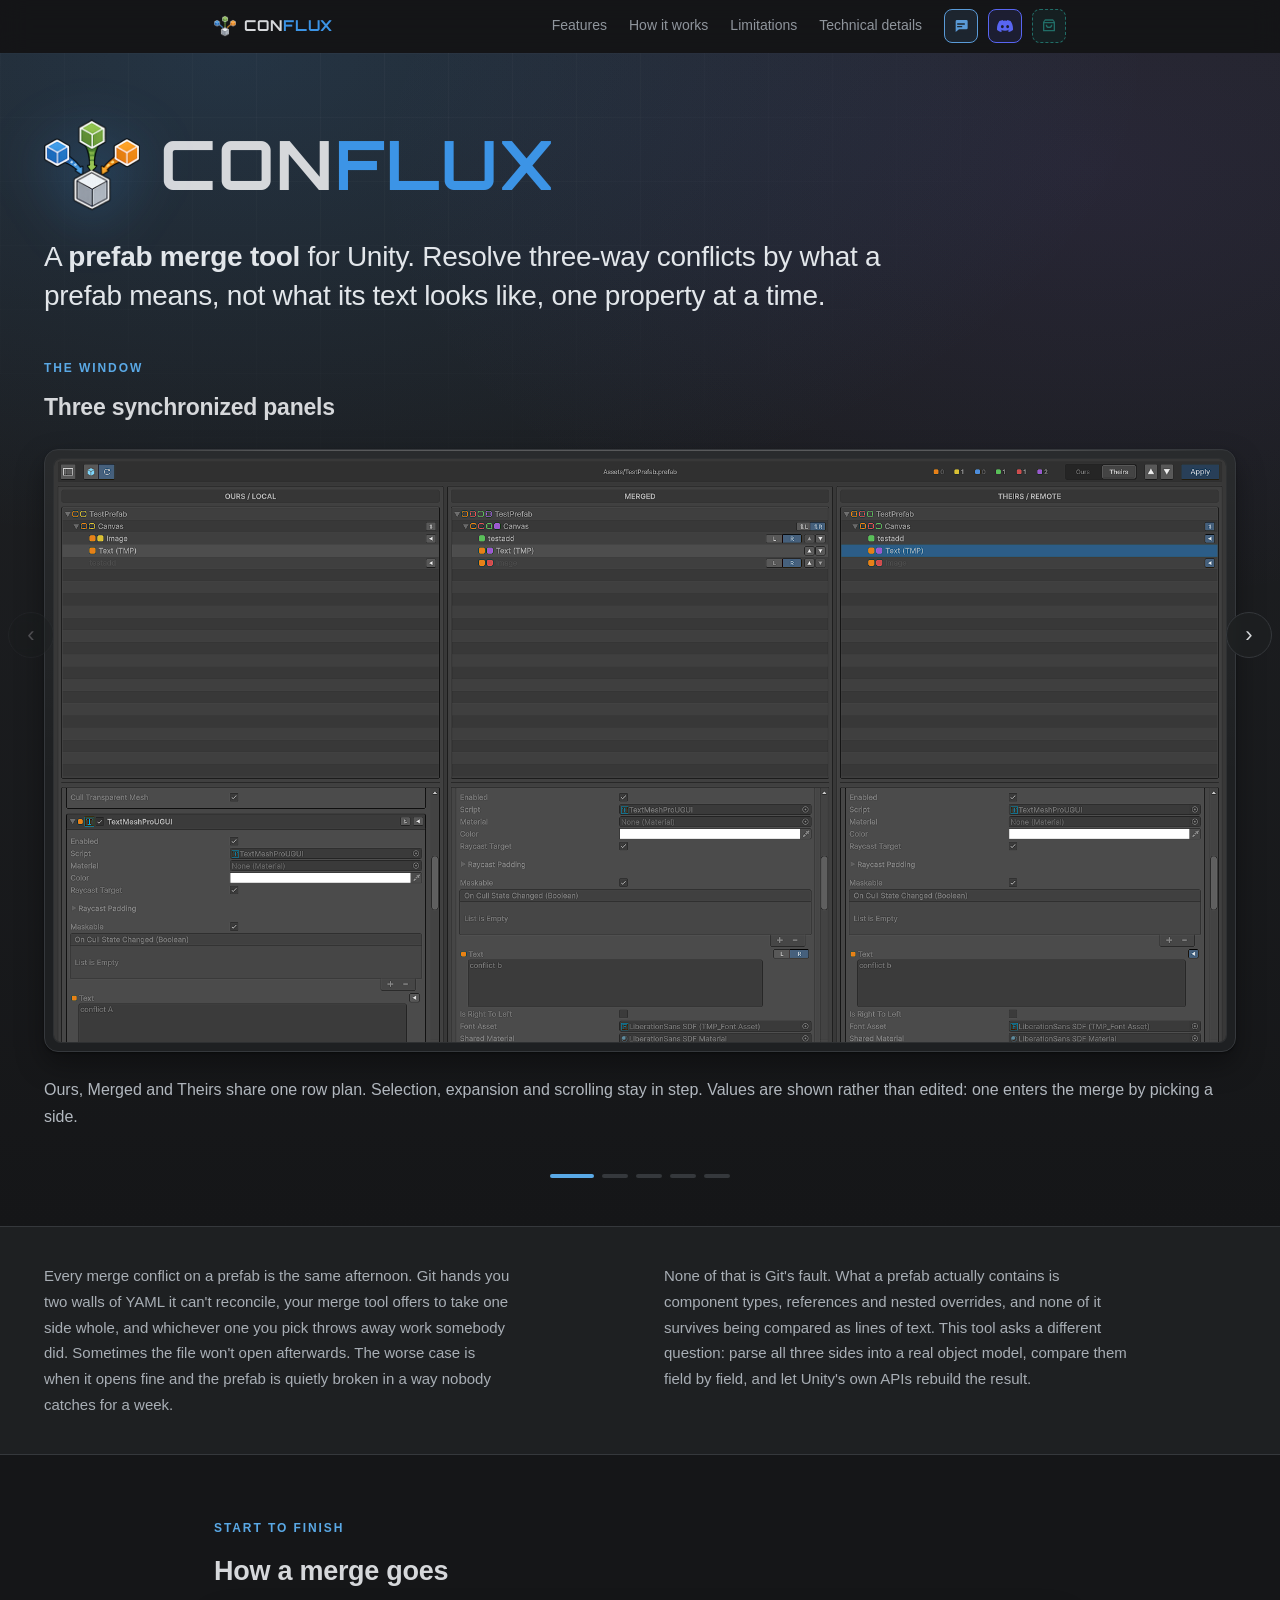
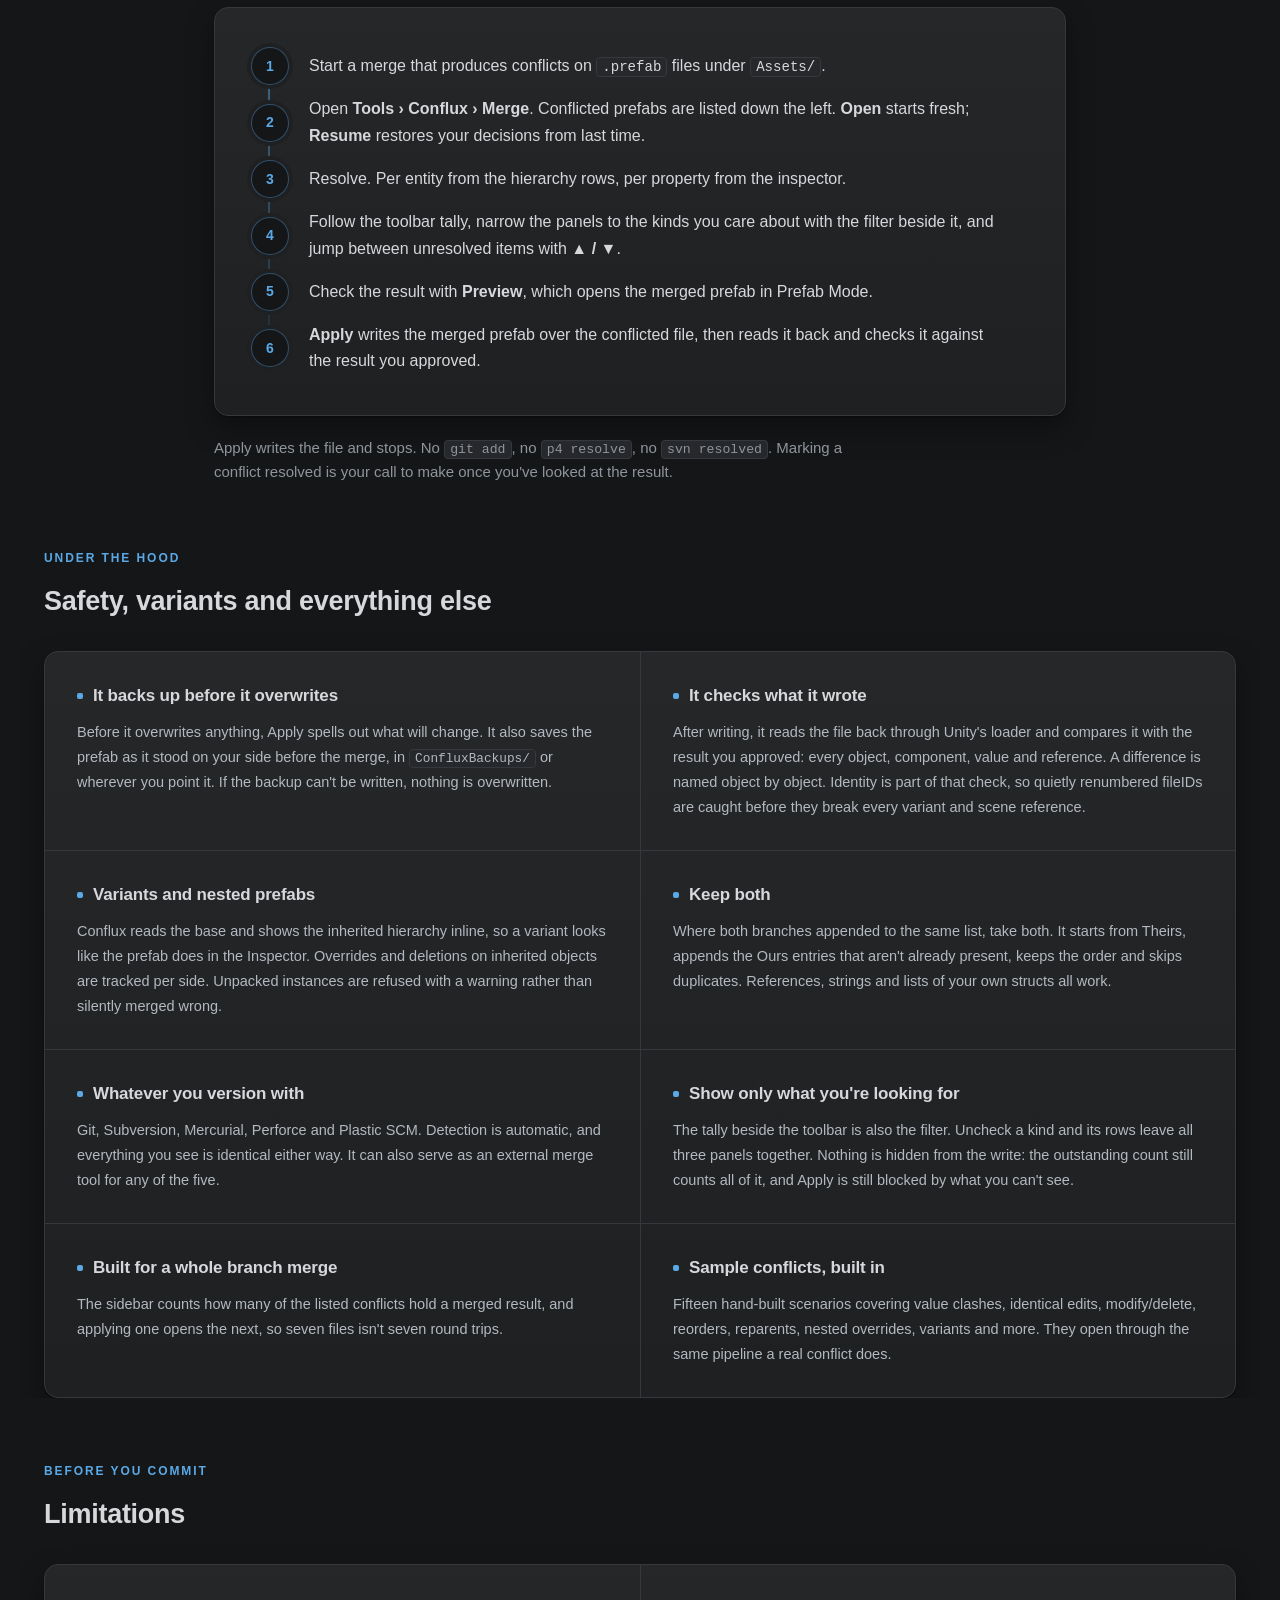
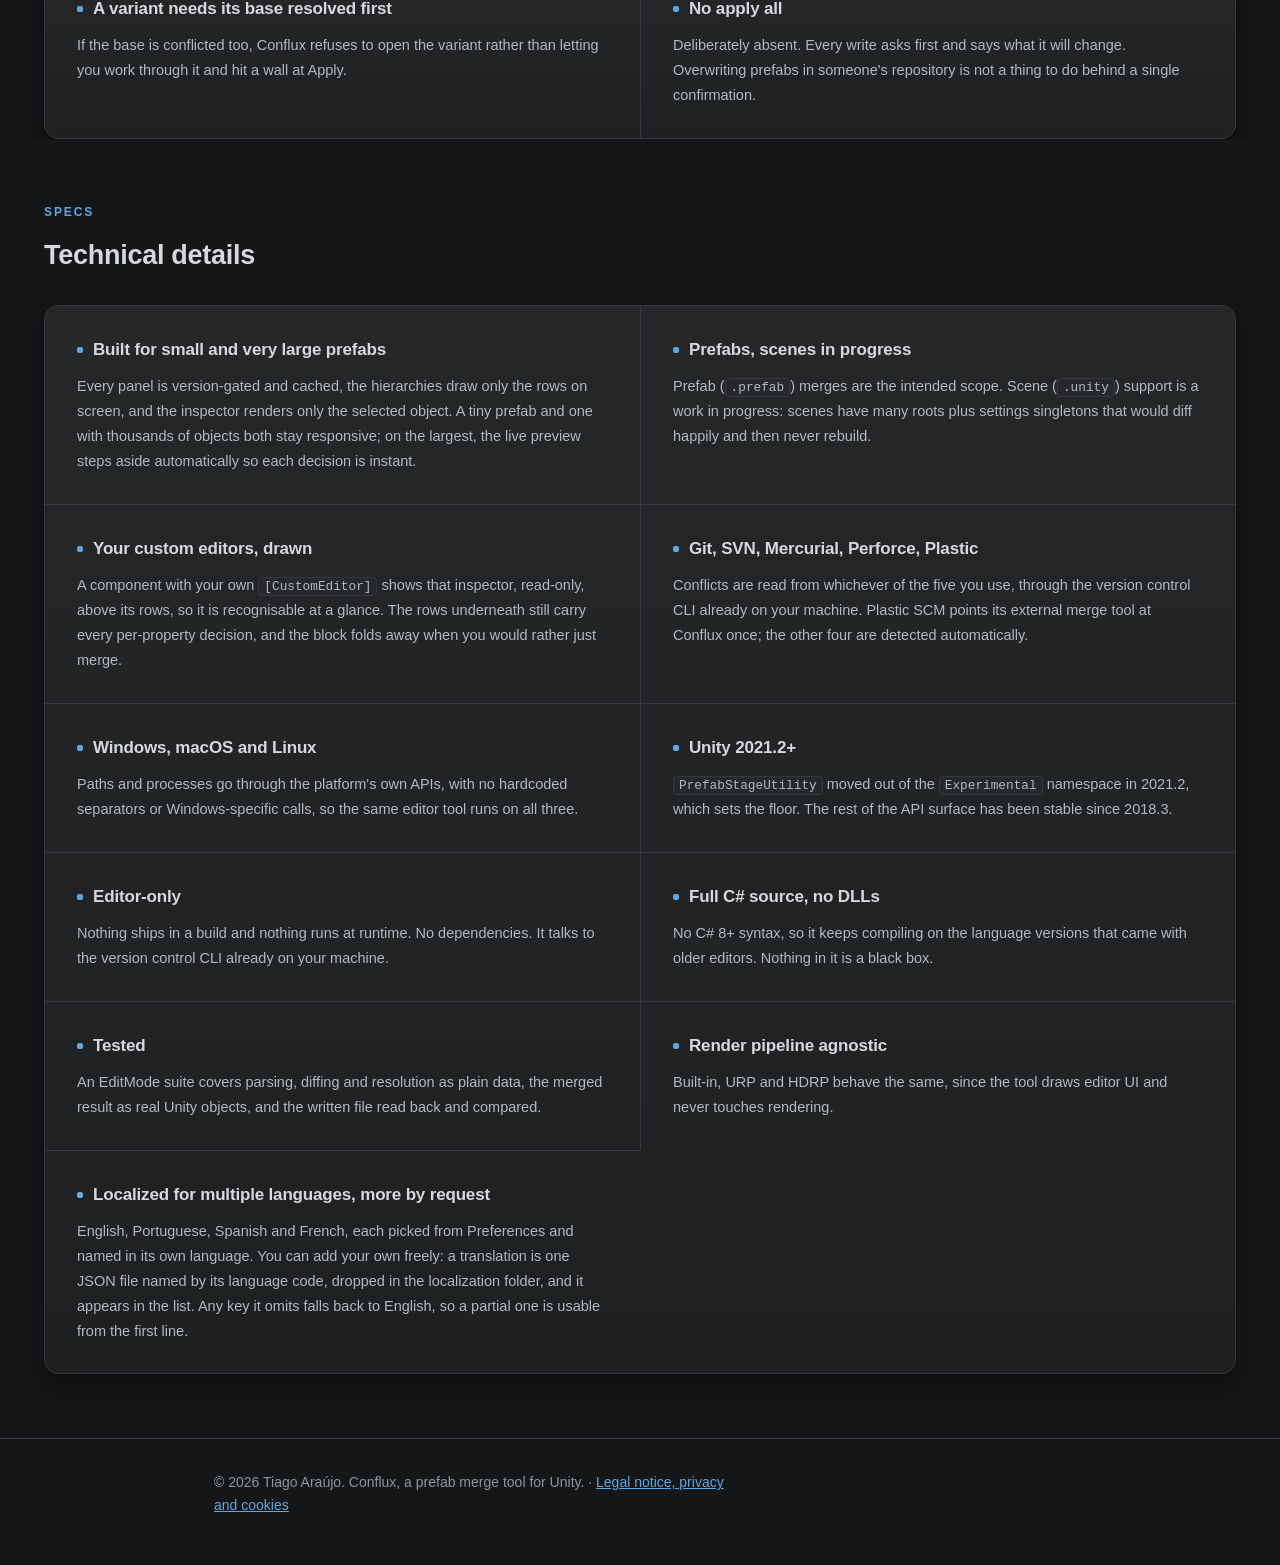
==== commit 758acf17: "translation point updated" ====
--- a/index.html
+++ b/index.html
@@ -346,8 +346,8 @@
     <p>Built-in, URP and HDRP behave the same, since the tool draws editor UI and never touches rendering.</p>
   </div>
   <div>
-    <h3>English and Portuguese</h3>
-    <p>A translation is one JSON file named by its language code; any key it omits falls back to English, so a partial one is perfectly usable.</p>
+    <h3>Localized for multiple languages, more by request</h3>
+    <p>English, Portuguese, Spanish and French, each picked from Preferences and named in its own language. You can add your own freely: a translation is one JSON file named by its language code, dropped in the localization folder, and it appears in the list. Any key it omits falls back to English, so a partial one is usable from the first line.</p>
   </div>
   </div>
 </section>
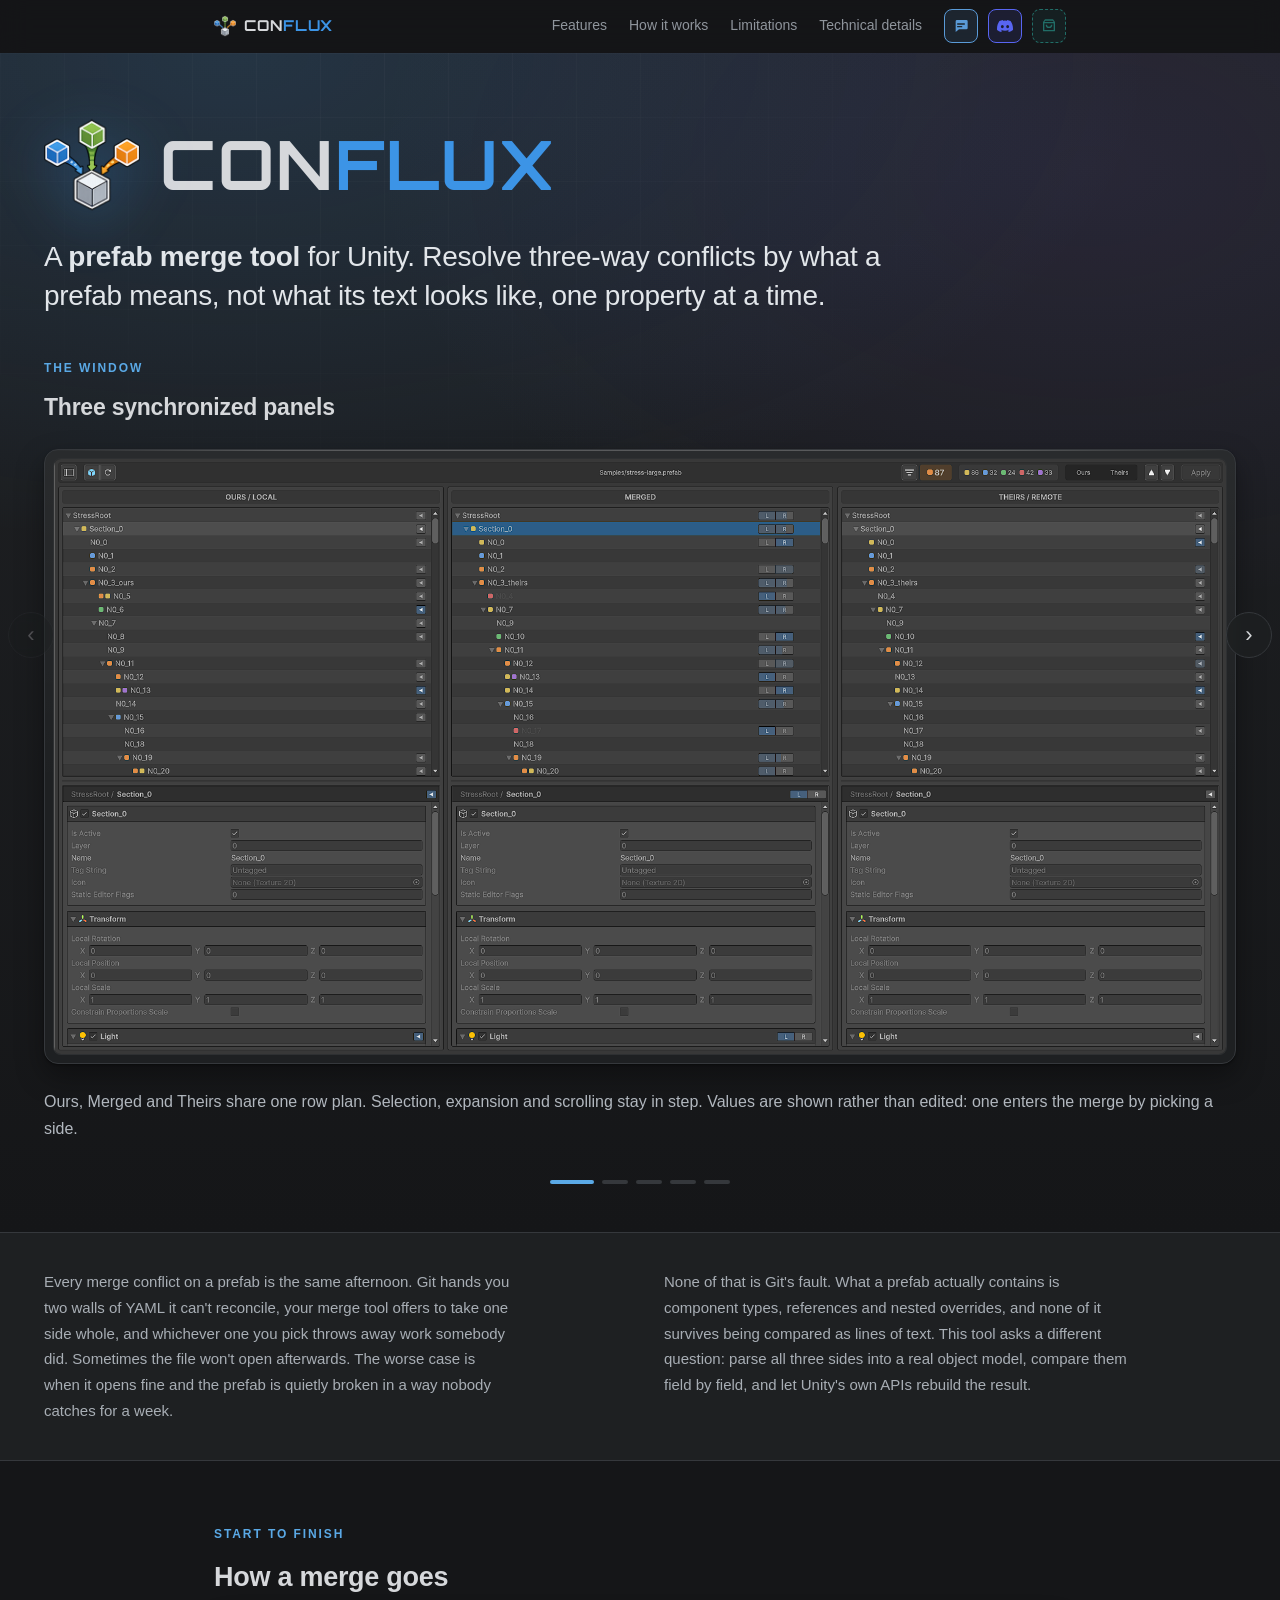
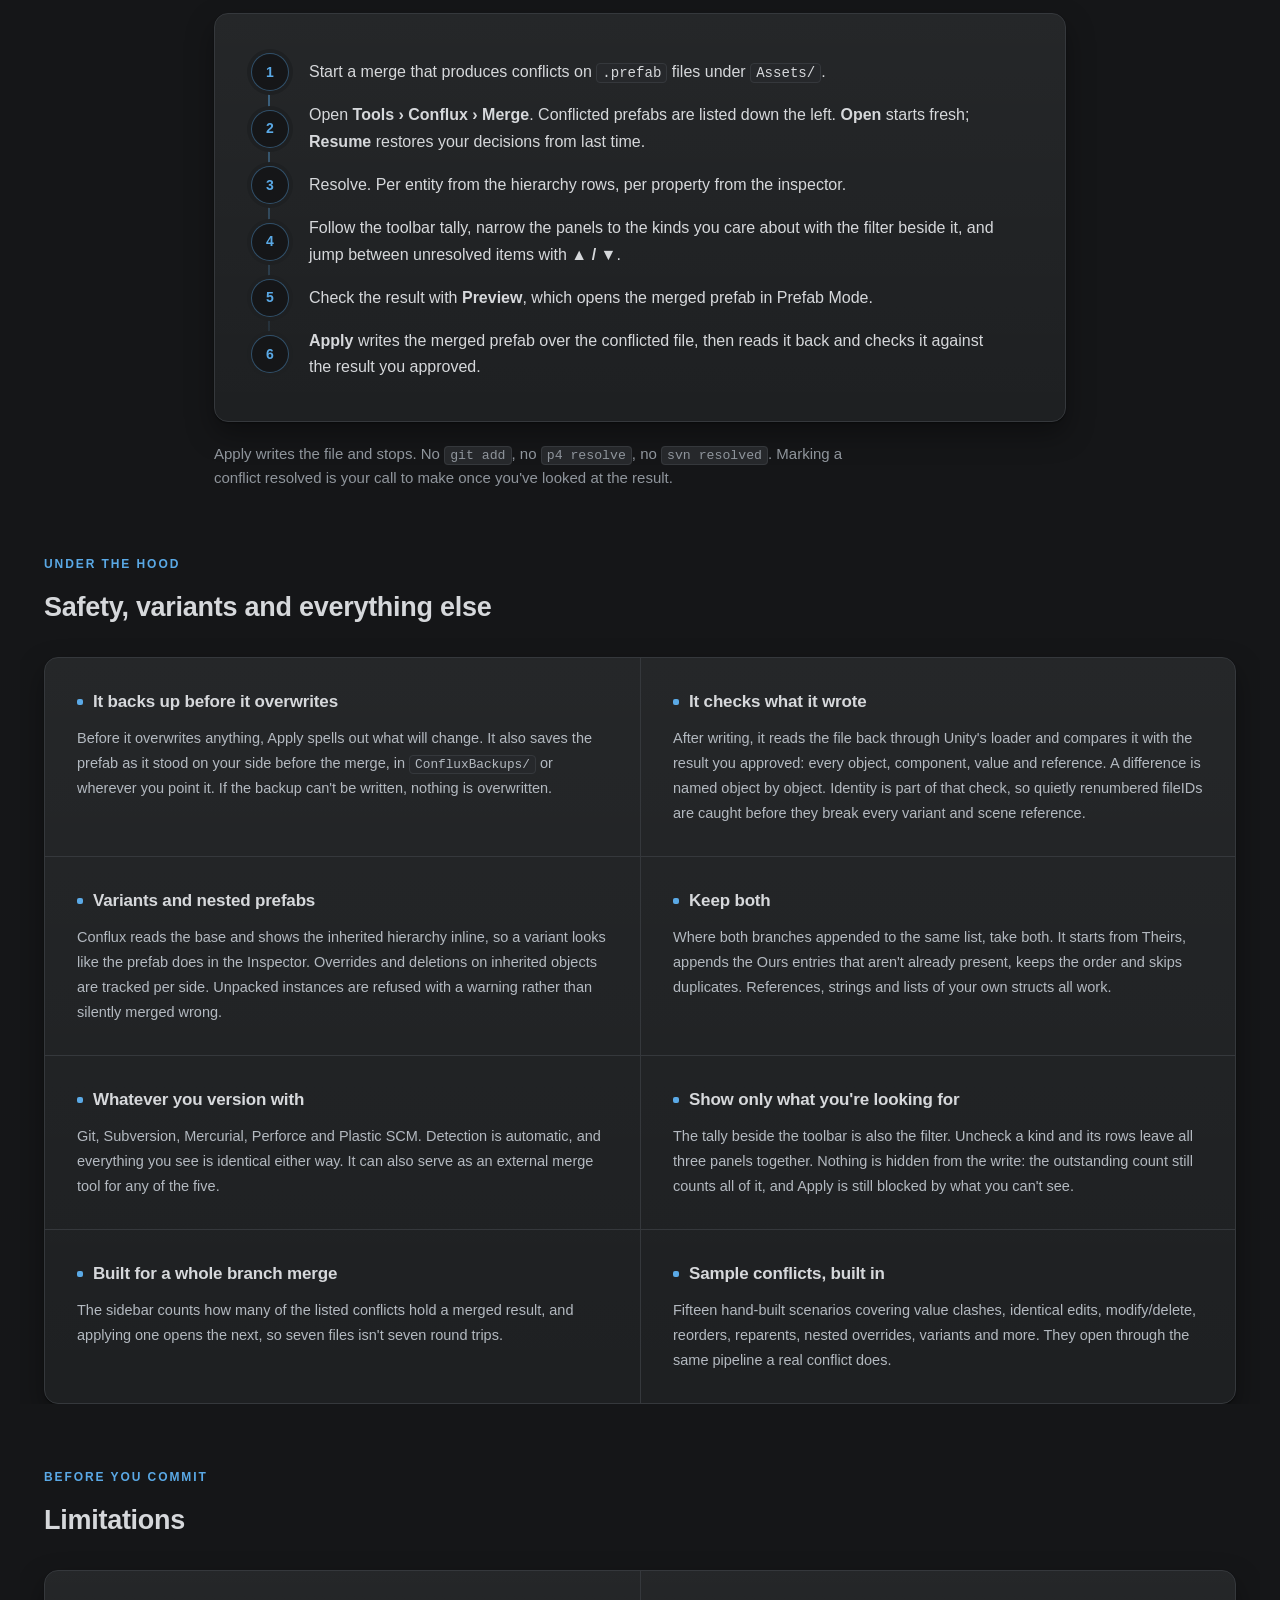
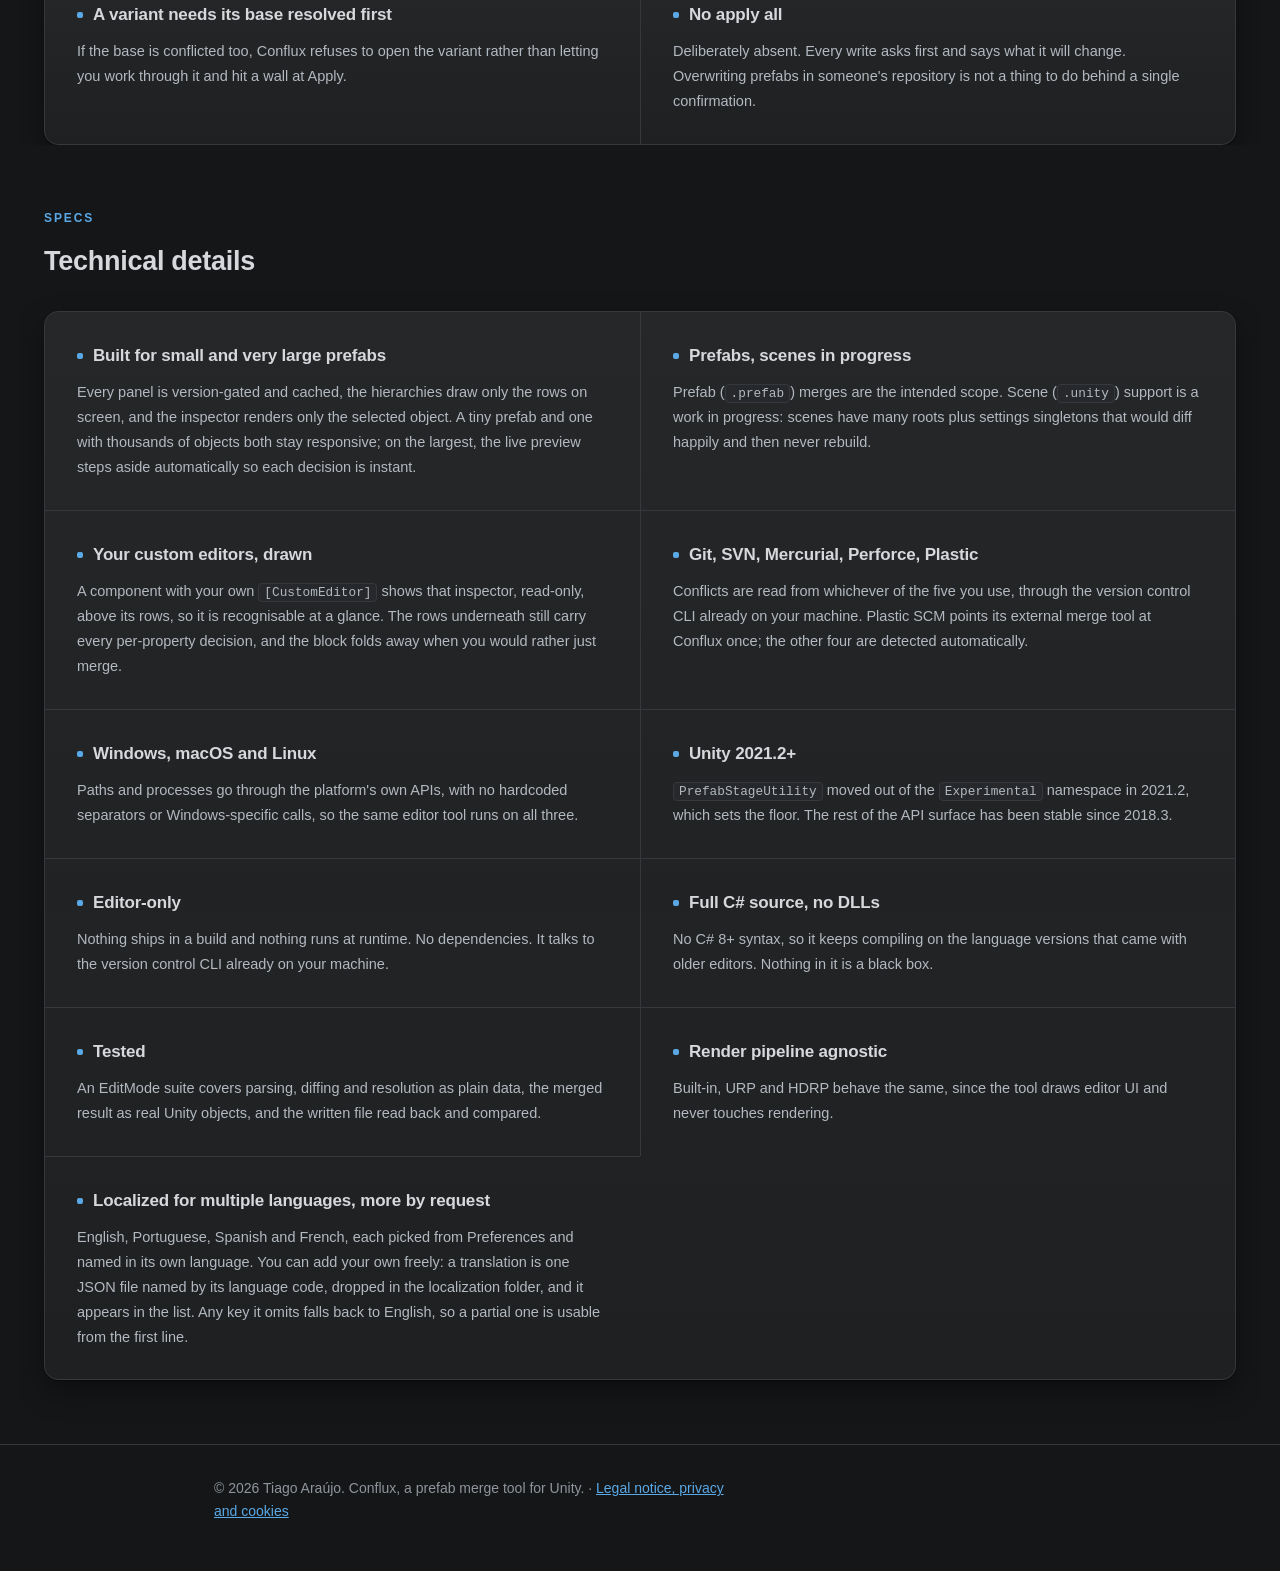
==== commit 100a9407: "screenshots update" ====
--- a/index.html
+++ b/index.html
@@ -30,14 +30,14 @@
     <a href="#limitations">Limitations</a>
     <a href="#technical">Technical details</a>
     <div class="social-links nav-social">
-      <a href="https://discussions.unity.com/t/conflux-prefab-merge-tool-for-unity/1733311" title="Unity Forum thread" aria-label="Unity Forum thread" class="social-link is-unity">
+      <a href="https://discussions.unity.com/t/conflux-prefab-merge-tool-for-unity/1733311" title="Unity Forum thread" aria-label="Unity Forum thread" class="social-link is-unity" target="_blank" rel="noopener">
         <img class="ico" src="icons/forum.svg" alt="" aria-hidden="true">
       </a>
-      <a href="https://discord.gg/S6cZCu6yu" title="Discord" aria-label="Discord" class="social-link is-discord">
+      <a href="https://discord.gg/V8e85wFY2" title="Discord" aria-label="Discord" class="social-link is-discord" target="_blank" rel="noopener">
         <img class="ico" src="icons/discord.svg" alt="" aria-hidden="true">
       </a>
       <!-- Swap href to the listing URL once it's live and drop the is-soon class. -->
-      <a href="https://discussions.unity.com/t/conflux-prefab-merge-tool-for-unity/1733311" title="Asset Store listing coming soon" aria-label="Asset Store listing coming soon" class="social-link is-store is-soon">
+      <a href="https://discussions.unity.com/t/conflux-prefab-merge-tool-for-unity/1733311" title="Asset Store listing coming soon" aria-label="Asset Store listing coming soon" class="social-link is-store is-soon" target="_blank" rel="noopener">
         <img class="ico" src="icons/store.svg" alt="" aria-hidden="true">
       </a>
     </div>
@@ -105,7 +105,7 @@
           <figure class="slide-shot">
             <a class="zoom" href="shots/pickers.png">
               <span class="frame scrolls">
-                <img src="shots/pickers.png" alt="Inspector rows showing each side's value and the picker that chooses between them">
+                <img src="shots/pickers.png" alt="Merged inspector with a picker on a clashing property and on the block header">
               </span>
             </a>
           </figure>
@@ -144,7 +144,7 @@
           <figure class="slide-shot">
             <a class="zoom" href="shots/structure.png">
               <span class="frame scrolls">
-                <img src="shots/structure.png" alt="Order, reparent and manual arrange controls on the Merged panel">
+                <img src="shots/structure.png" alt="Hierarchy rows with reparent pickers">
               </span>
             </a>
           </figure>
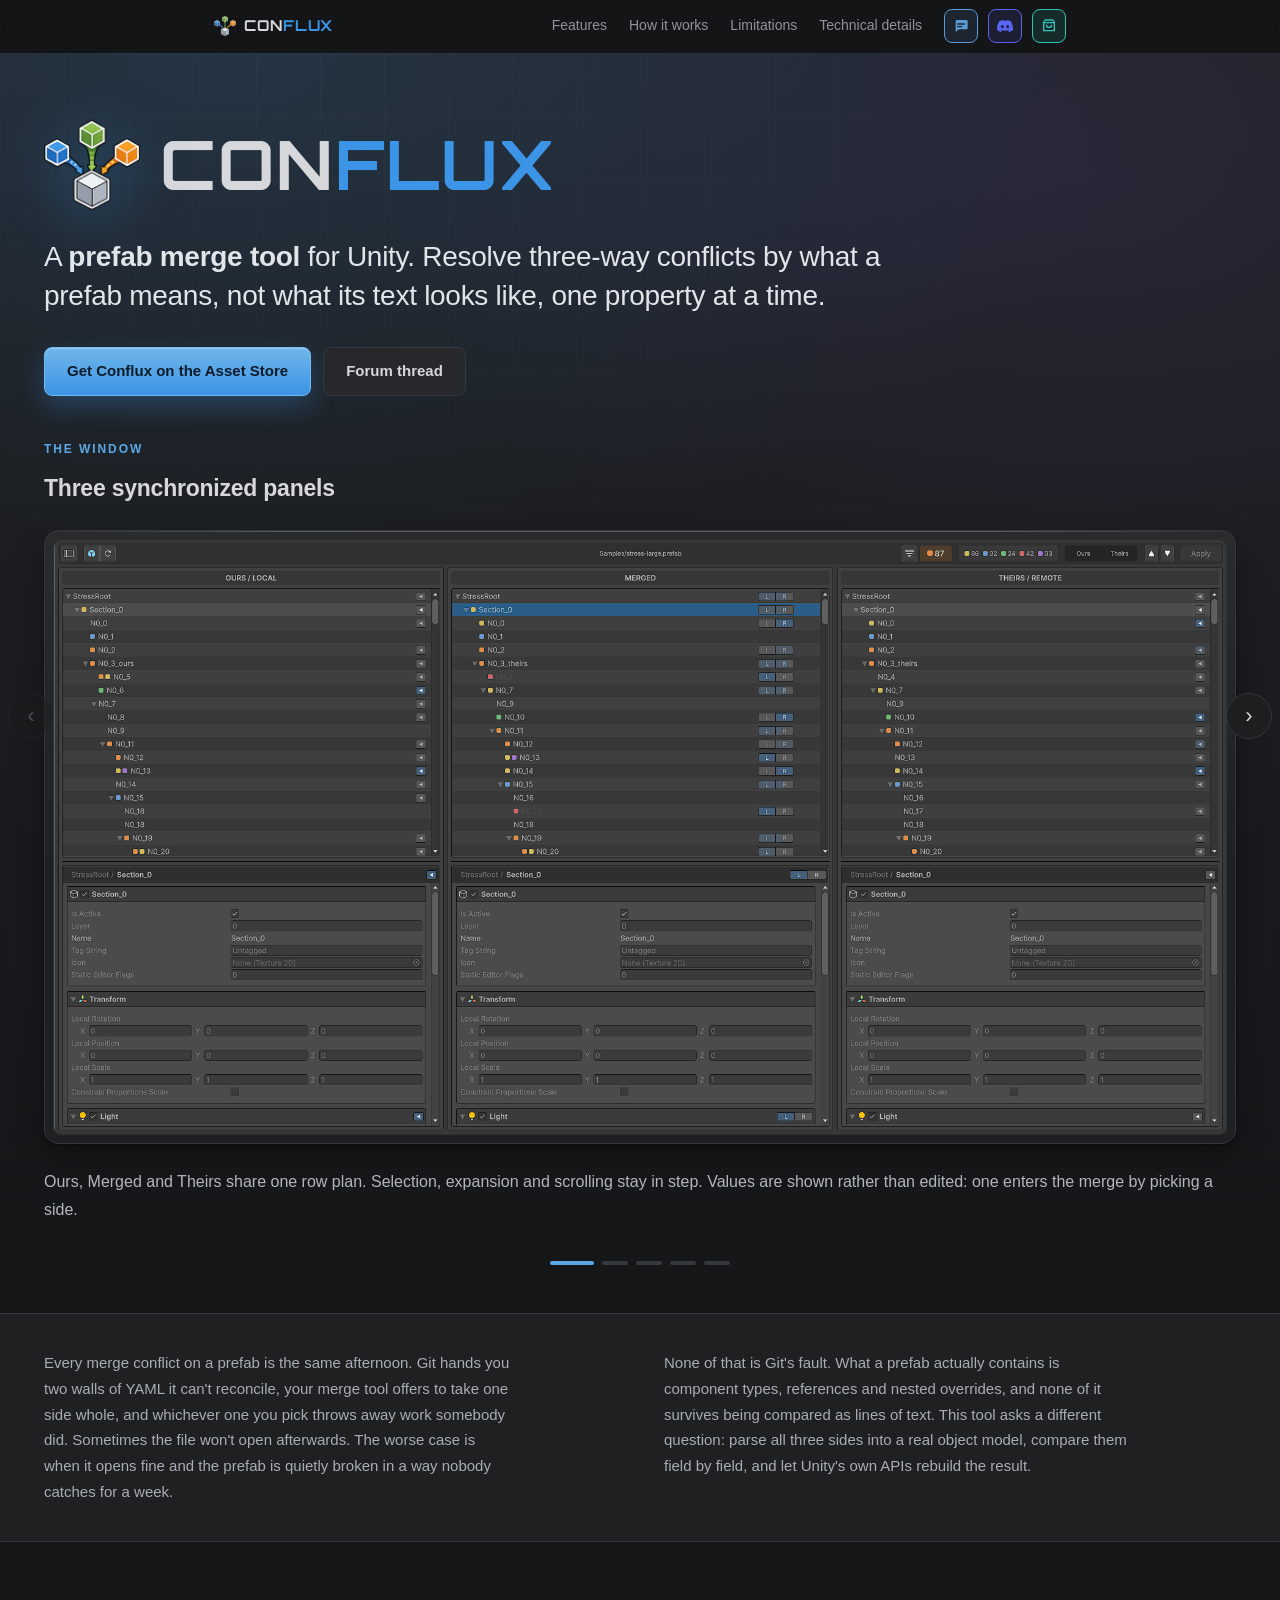
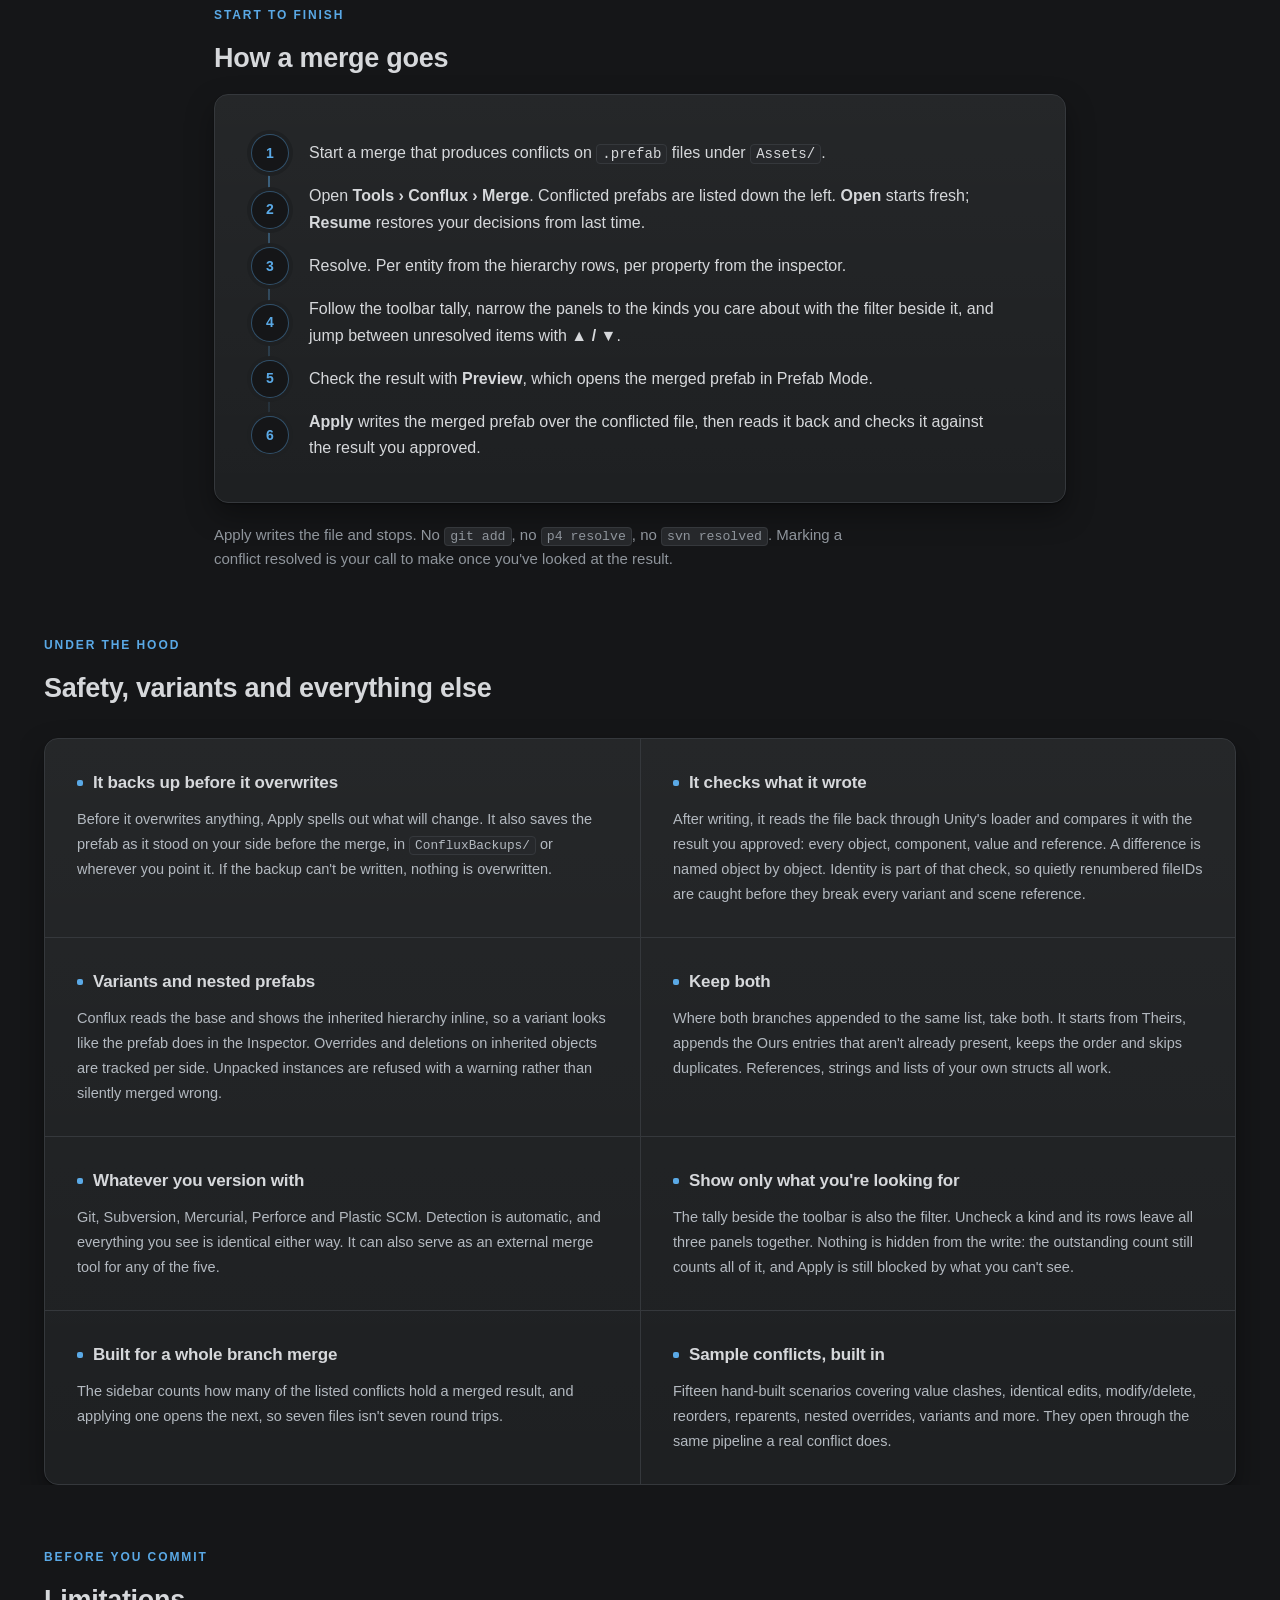
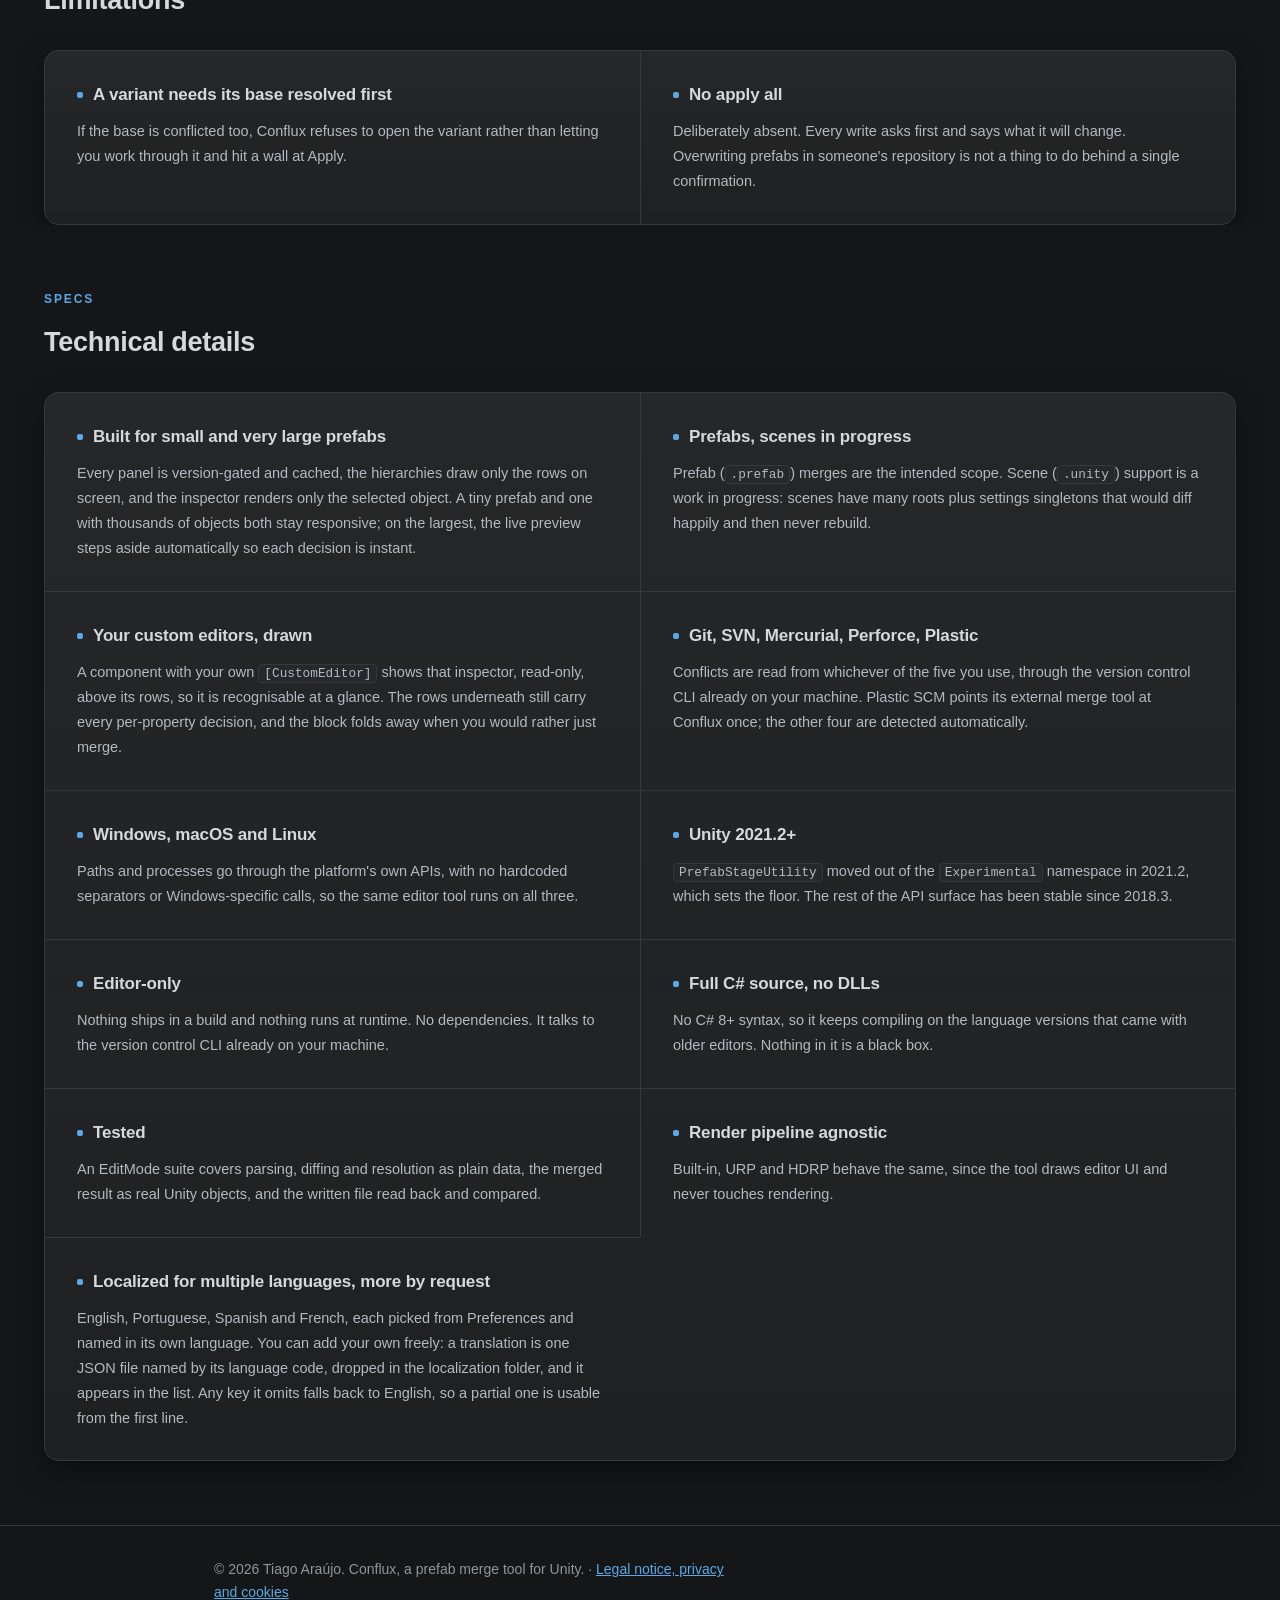
==== commit 00ff167f: "links" ====
--- a/index.html
+++ b/index.html
@@ -30,14 +30,13 @@
     <a href="#limitations">Limitations</a>
     <a href="#technical">Technical details</a>
     <div class="social-links nav-social">
-      <a href="https://discussions.unity.com/t/conflux-prefab-merge-tool-for-unity/1733311" title="Unity Forum thread" aria-label="Unity Forum thread" class="social-link is-unity" target="_blank" rel="noopener">
+      <a href="https://discussions.unity.com/t/released-conflux-prefab-merge-tool-for-unity/1737482" title="Unity Forum thread" aria-label="Unity Forum thread" class="social-link is-unity" target="_blank" rel="noopener">
         <img class="ico" src="icons/forum.svg" alt="" aria-hidden="true">
       </a>
       <a href="https://discord.gg/V8e85wFY2" title="Discord" aria-label="Discord" class="social-link is-discord" target="_blank" rel="noopener">
         <img class="ico" src="icons/discord.svg" alt="" aria-hidden="true">
       </a>
-      <!-- Swap href to the listing URL once it's live and drop the is-soon class. -->
-      <a href="https://discussions.unity.com/t/conflux-prefab-merge-tool-for-unity/1733311" title="Asset Store listing coming soon" aria-label="Asset Store listing coming soon" class="social-link is-store is-soon" target="_blank" rel="noopener">
+      <a href="https://assetstore.unity.com/packages/tools/utilities/conflux-398020" title="Unity Asset Store" aria-label="Unity Asset Store" class="social-link is-store" target="_blank" rel="noopener">
         <img class="ico" src="icons/store.svg" alt="" aria-hidden="true">
       </a>
     </div>
@@ -50,6 +49,10 @@
     <p class="lede">
       A <strong>prefab merge tool</strong> for Unity. Resolve three-way conflicts
       by what a prefab means, not what its text looks like, one property at a time.
+    </p>
+    <p class="cta-row">
+      <a class="cta" href="https://assetstore.unity.com/packages/tools/utilities/conflux-398020" target="_blank" rel="noopener">Get Conflux on the Asset Store</a>
+      <a class="cta-secondary" href="https://discussions.unity.com/t/released-conflux-prefab-merge-tool-for-unity/1737482" target="_blank" rel="noopener">Forum thread</a>
     </p>
   </div>
 
@@ -86,7 +89,7 @@
           <figure class="slide-shot">
             <a class="zoom" href="shots/markers.png">
               <span class="frame scrolls">
-                <img src="shots/markers.png" alt="Status markers on hierarchy rows across all three panels, with the toolbar tally above them">
+                <img src="shots/markers.png" alt="The everything-at-once sample: status markers on every row across all three panels, with the toolbar tally above">
               </span>
             </a>
           </figure>
@@ -144,7 +147,7 @@
           <figure class="slide-shot">
             <a class="zoom" href="shots/structure.png">
               <span class="frame scrolls">
-                <img src="shots/structure.png" alt="Hierarchy rows with reparent pickers">
+                <img src="shots/structure.png" alt="Merged hierarchy with reparent, reorder and manual arrange controls on the rows that need them">
               </span>
             </a>
           </figure>
--- a/style.css
+++ b/style.css
@@ -250,15 +250,6 @@
   --brand-hover: rgba(46, 196, 182, 0.24);
   --brand-glow: rgba(46, 196, 182, 0.35);
 }
-
-/* The Asset Store icon until the listing is live: dimmed, with a dashed edge, so it reads as a
-   placeholder rather than a working link. */
-.social-link.is-soon {
-  opacity: 0.5;
-  border-style: dashed;
-}
-
-.social-link.is-soon:hover { opacity: 0.85; }
 
 .cta, .cta-secondary {
   display: inline-block;
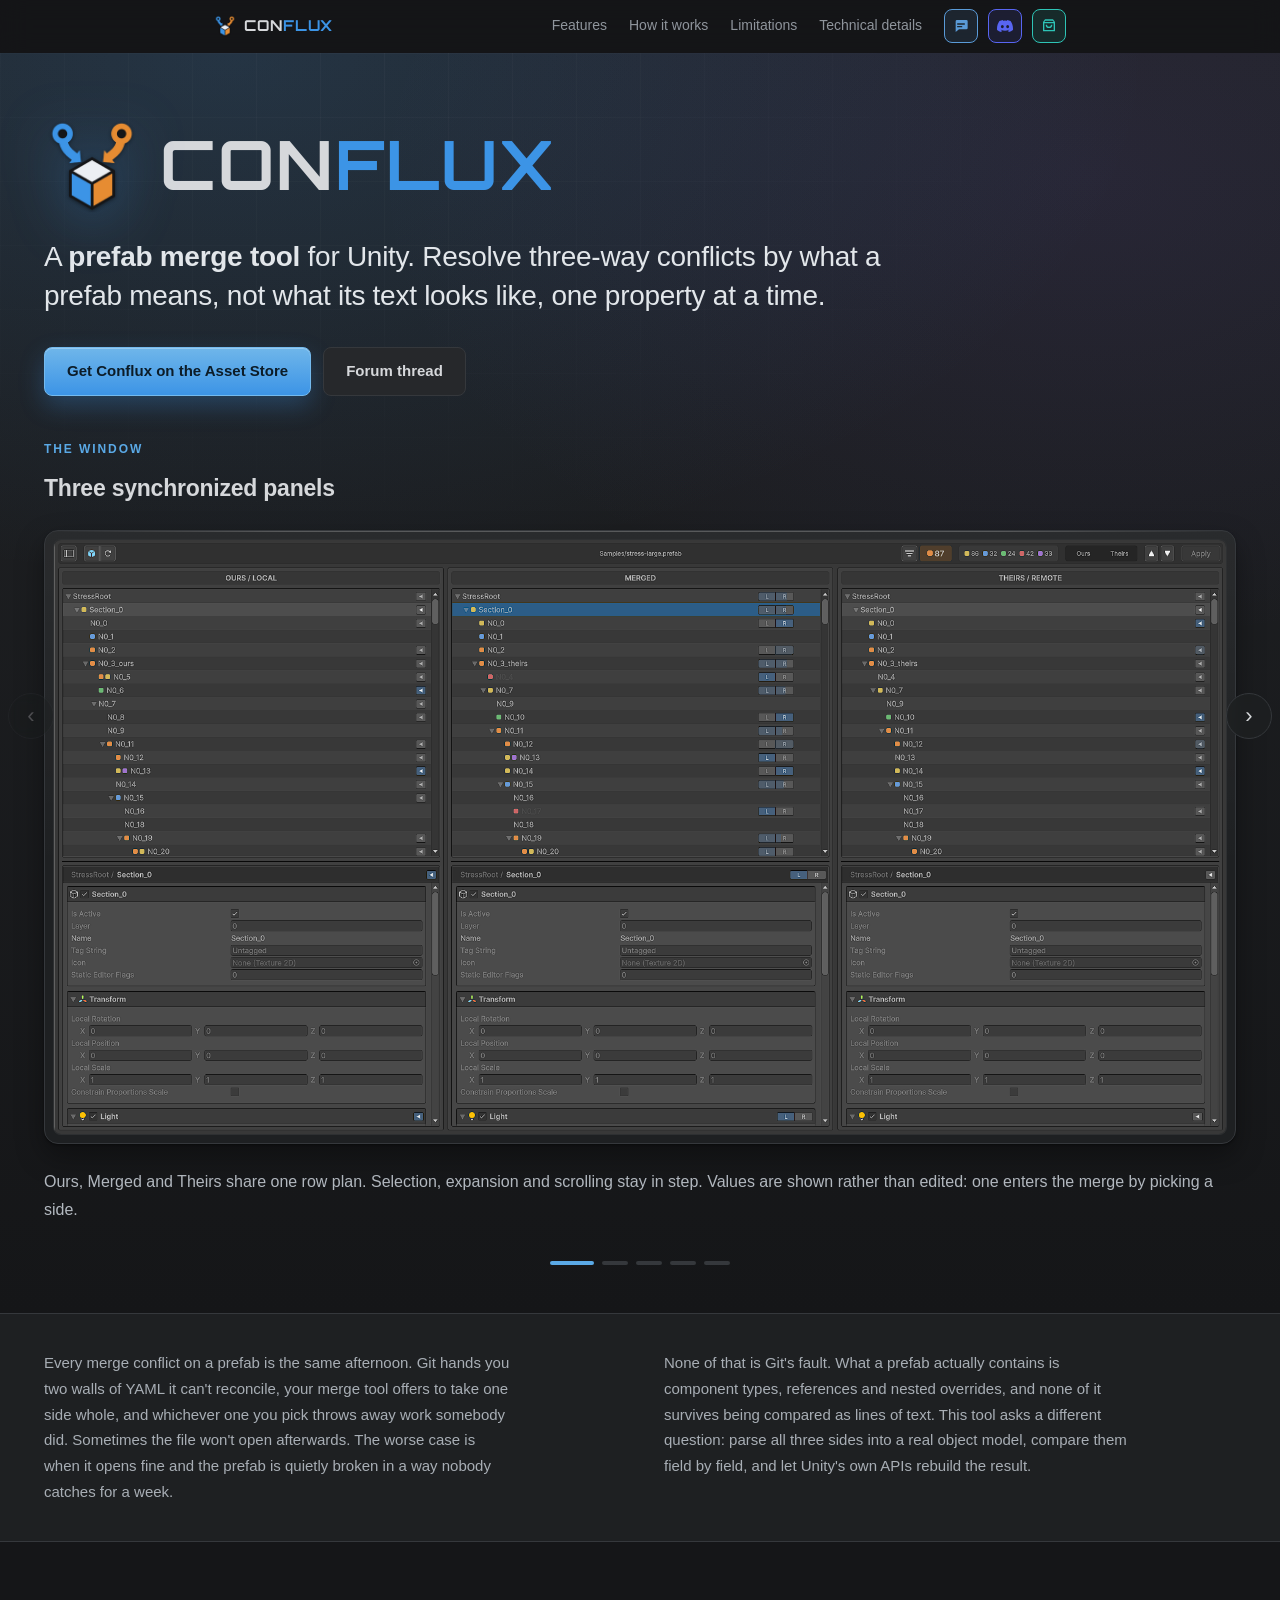
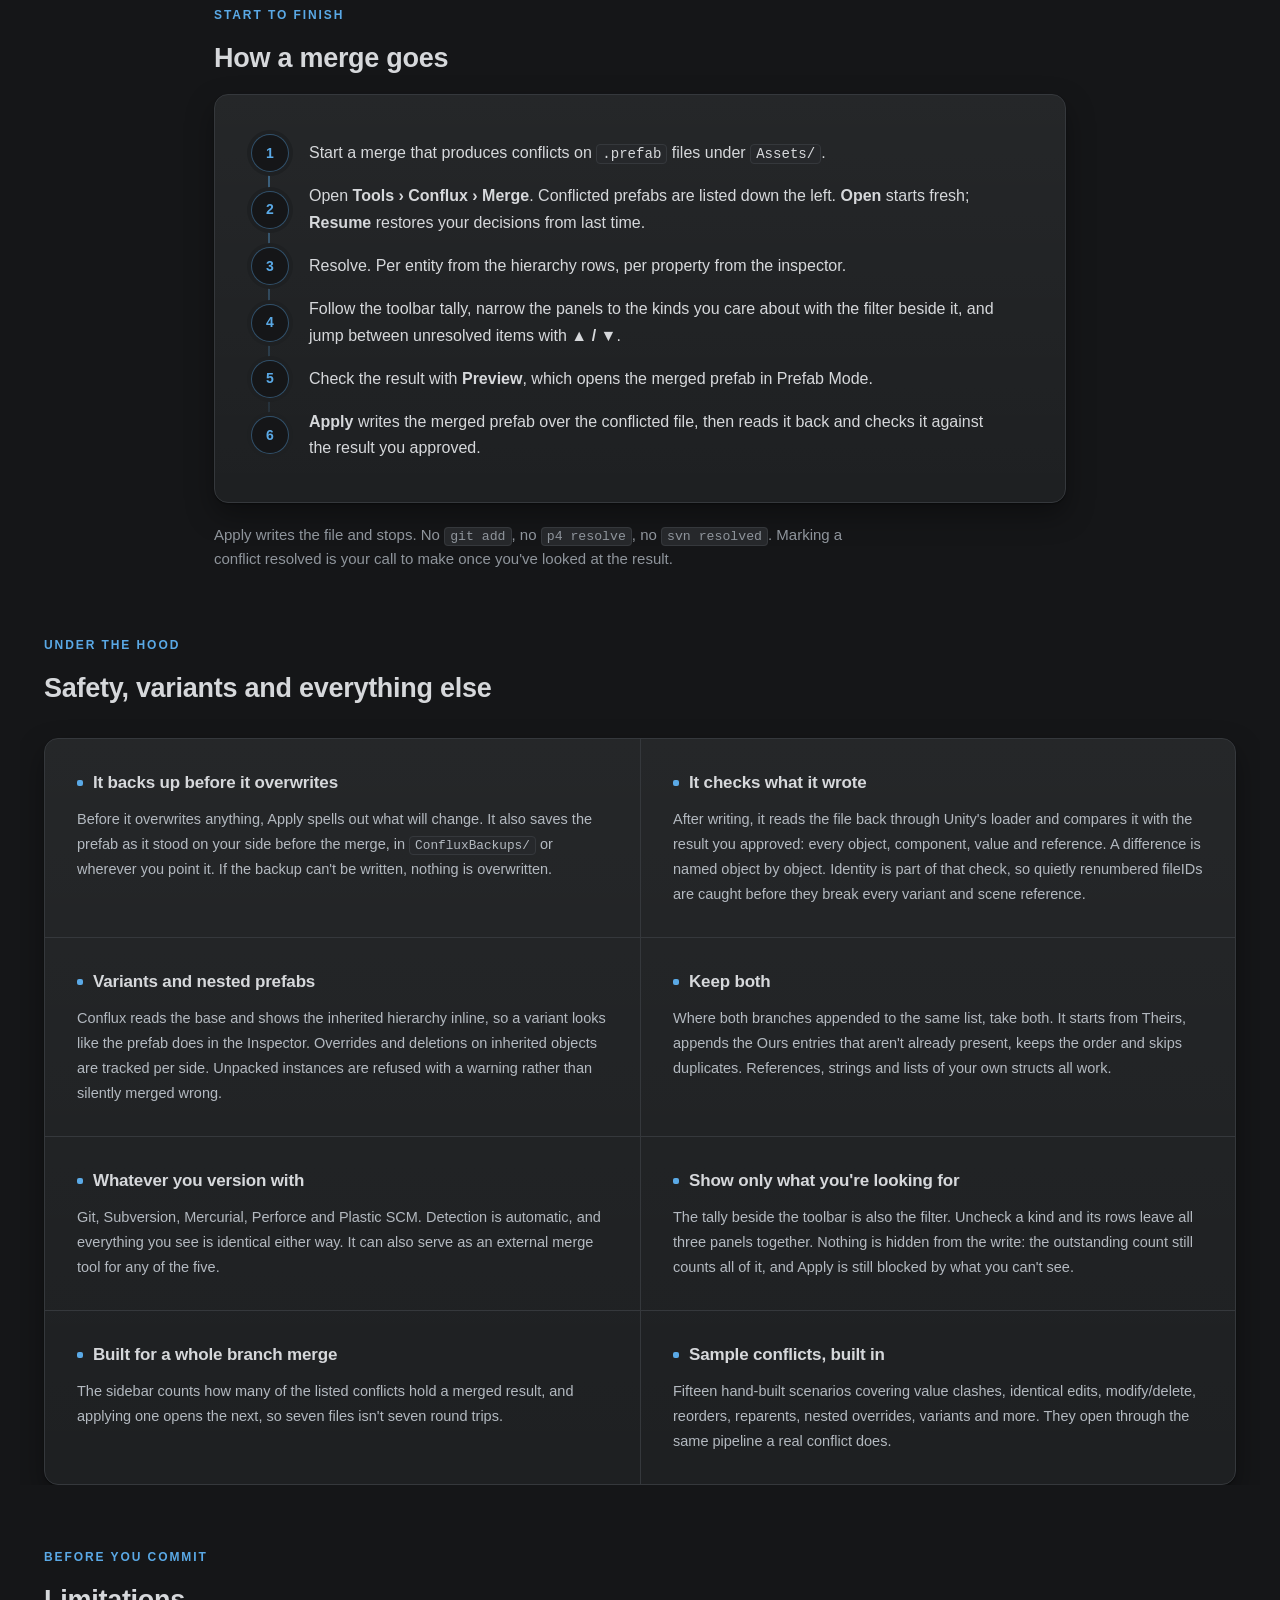
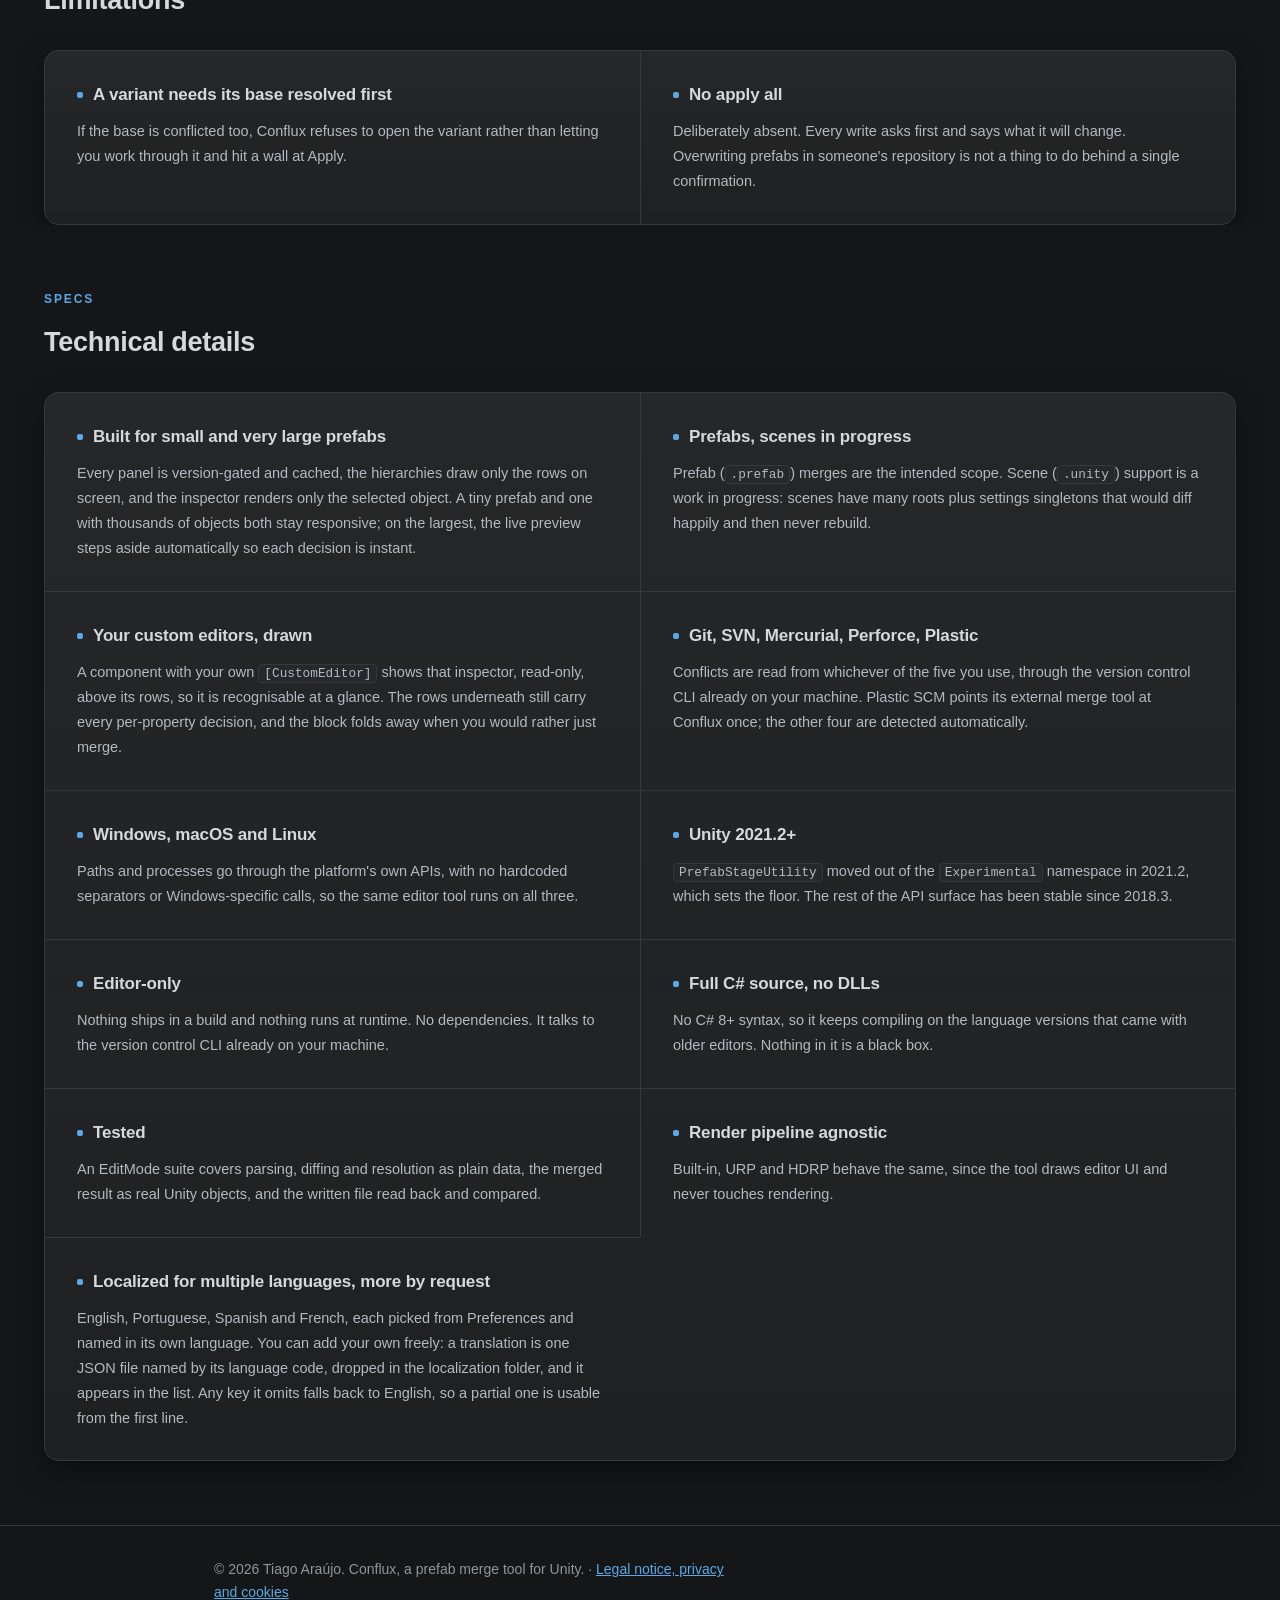
==== commit f02e14de: "updating icons" ====
--- a/index.html
+++ b/index.html
@@ -10,7 +10,7 @@
 <meta property="og:title" content="Conflux, a prefab merge tool for Unity">
 <meta property="og:description" content="Three-way prefab conflicts resolved per property, in three synchronized panels, against a merged preview you can open in Prefab Mode.">
 <meta property="og:url" content="https://confluxmerge.com/">
-<meta property="og:image" content="store/social-1200x630.png">
+<meta property="og:image" content="https://confluxmerge.com/store/preview-1200x630.png">
 <meta property="og:image:width" content="1200">
 <meta property="og:image:height" content="630">
 <meta name="twitter:card" content="summary_large_image">
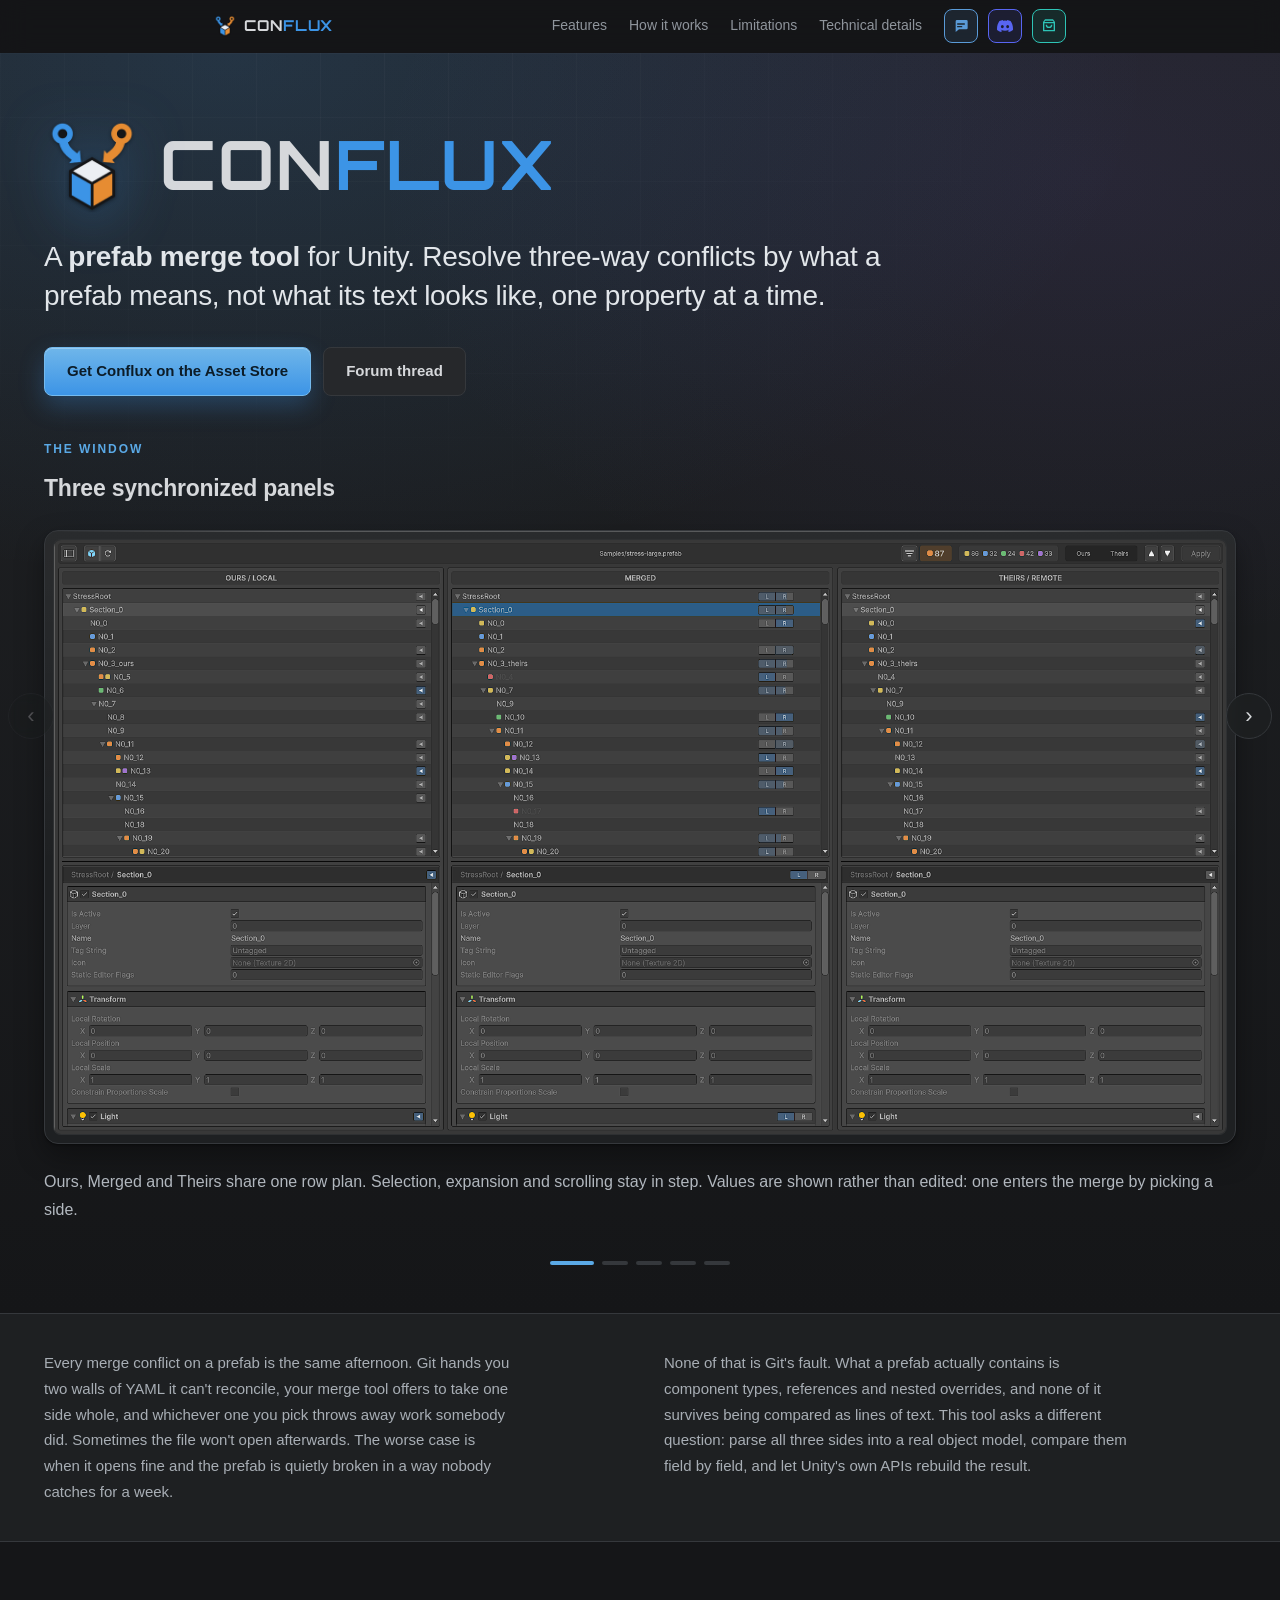
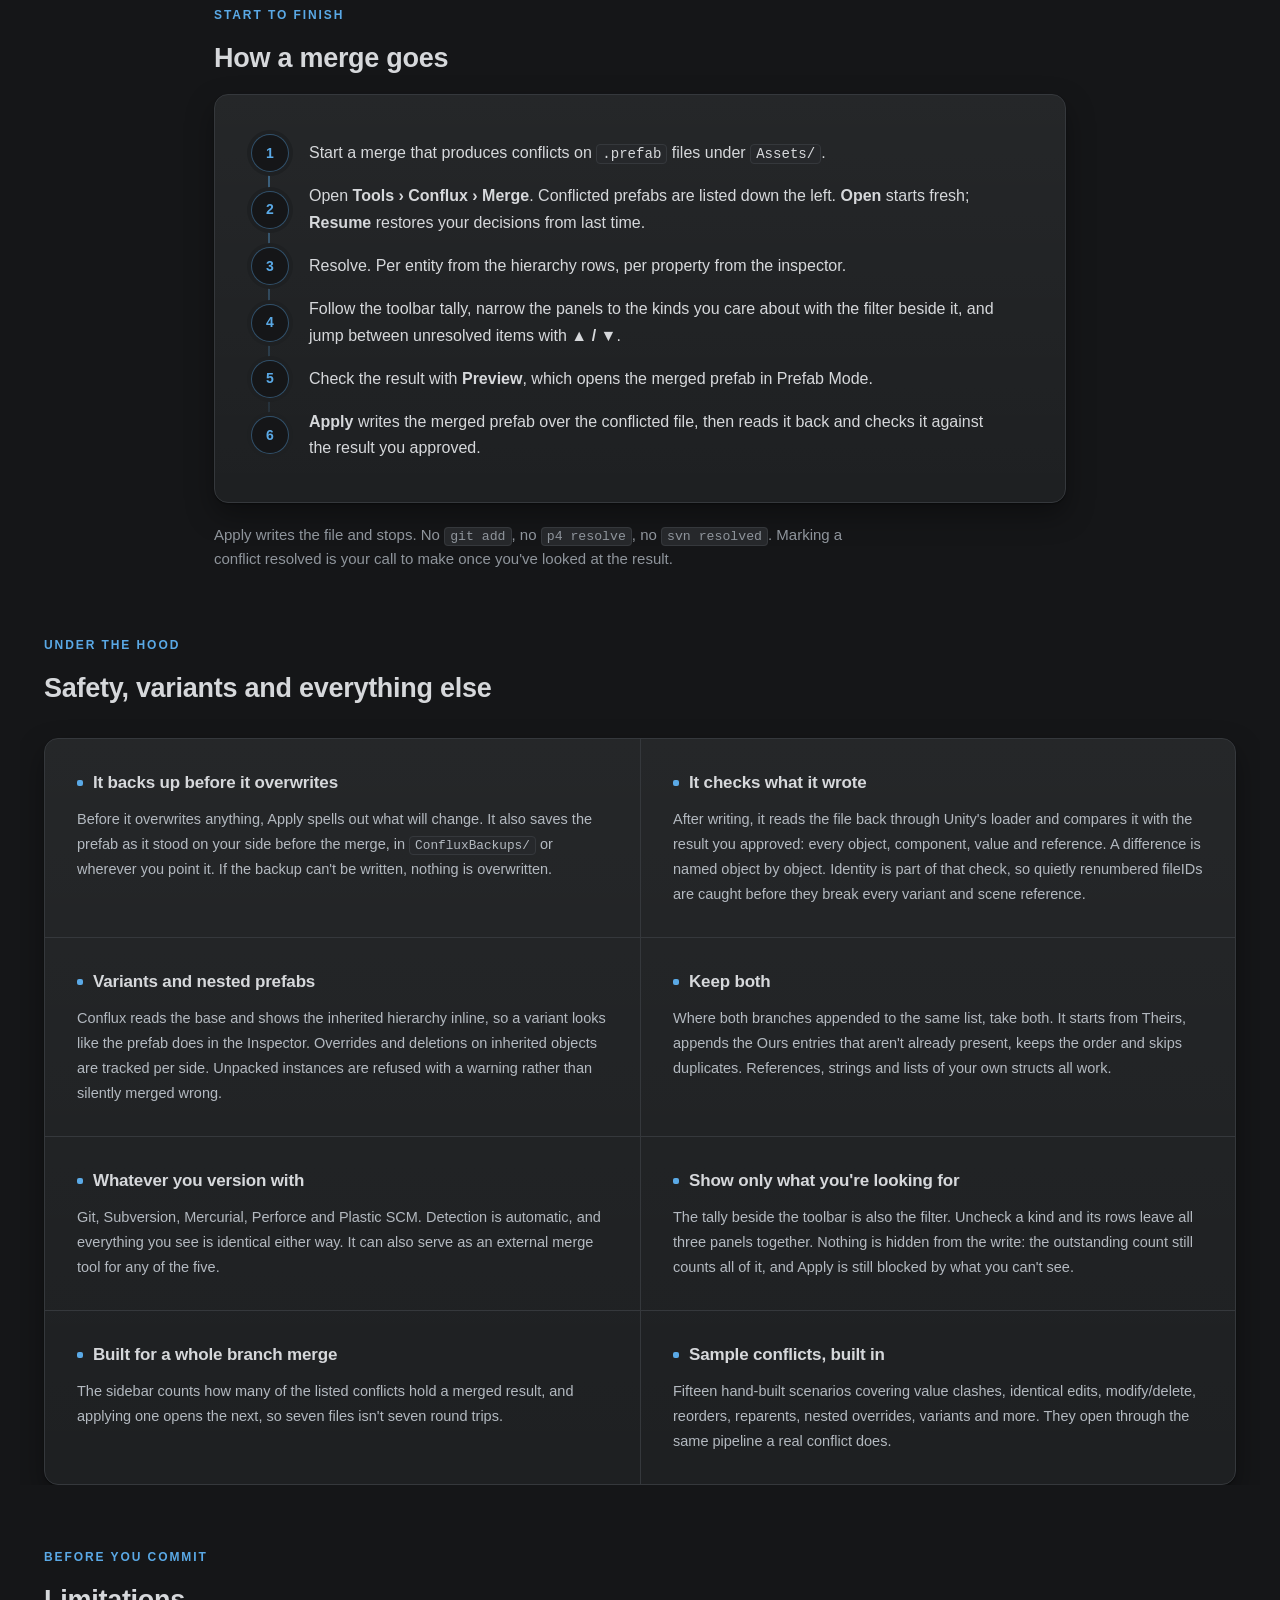
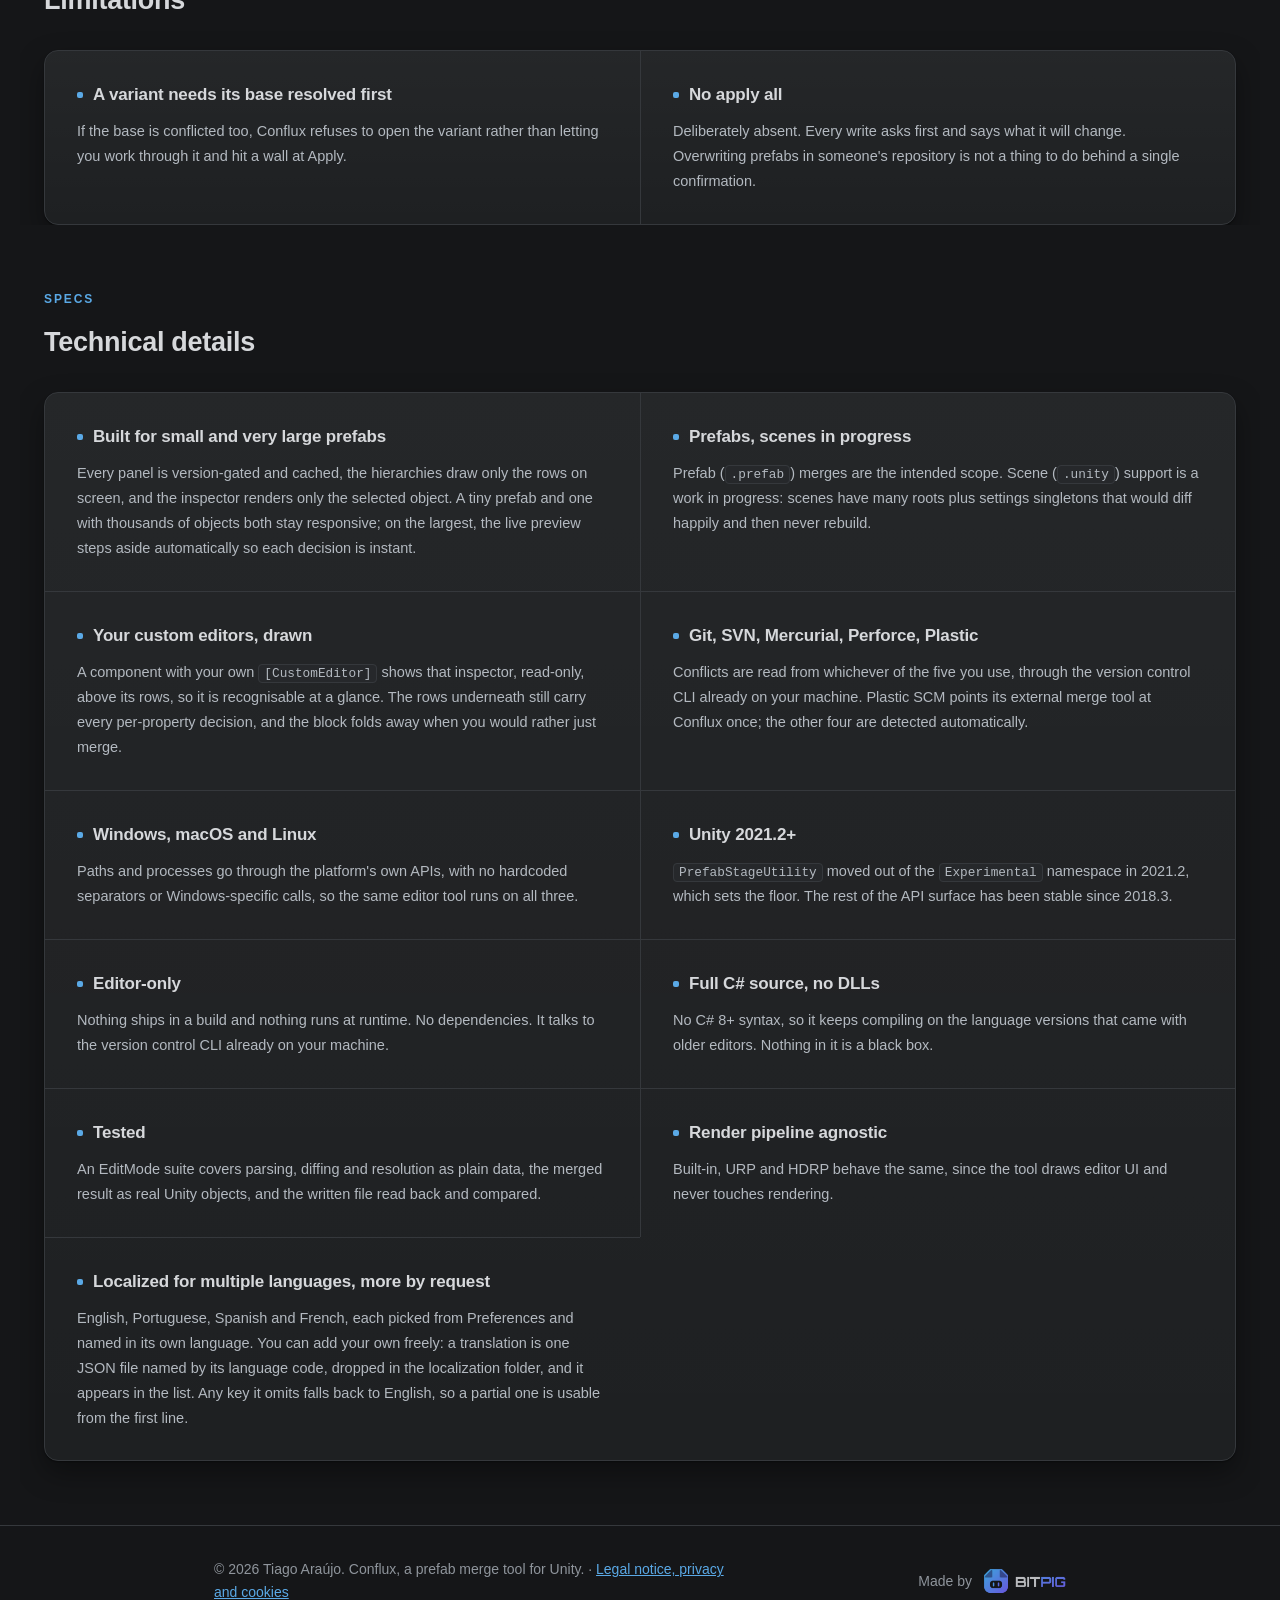
==== commit 89dc93fb: "bitpig logo" ====
--- a/index.html
+++ b/index.html
@@ -360,6 +360,7 @@
 <footer>
   <div class="wrap">
     <p>&copy; 2026 Tiago Ara&uacute;jo. Conflux, a prefab merge tool for Unity. &middot; <a href="legal.html">Legal notice, privacy and cookies</a></p>
+    <a class="maker" href="https://assetstore.unity.com/publishers/154226" title="BitPig on the Unity Asset Store"><span>Made by</span><img src="store/bitpig-lockup.png" alt="BitPig" width="84" height="28"></a>
   </div>
 </footer>
 
--- a/style.css
+++ b/style.css
@@ -941,6 +941,36 @@
 
 footer p { margin: 0; }
 
+/* The copyright on the left, the publisher on the right; they stack on a narrow screen. */
+footer .wrap {
+  display: flex;
+  flex-wrap: wrap;
+  align-items: center;
+  justify-content: space-between;
+  gap: 16px 24px;
+}
+
+footer .wrap p { flex: 1 1 320px; }
+
+footer .maker {
+  flex: none;
+  display: inline-flex;
+  align-items: center;
+  gap: 10px;
+  color: var(--muted);
+  text-decoration: none;
+}
+
+footer .maker img {
+  display: block;
+  height: 28px;
+  width: auto;
+  opacity: 0.85;
+  transition: opacity 0.15s;
+}
+
+footer .maker:hover img { opacity: 1; }
+
 @media (max-width: 720px) {
   .hero { padding: 56px 0 44px; }
   .hero h1.wordmark { gap: 12px; letter-spacing: 0.03em; }
